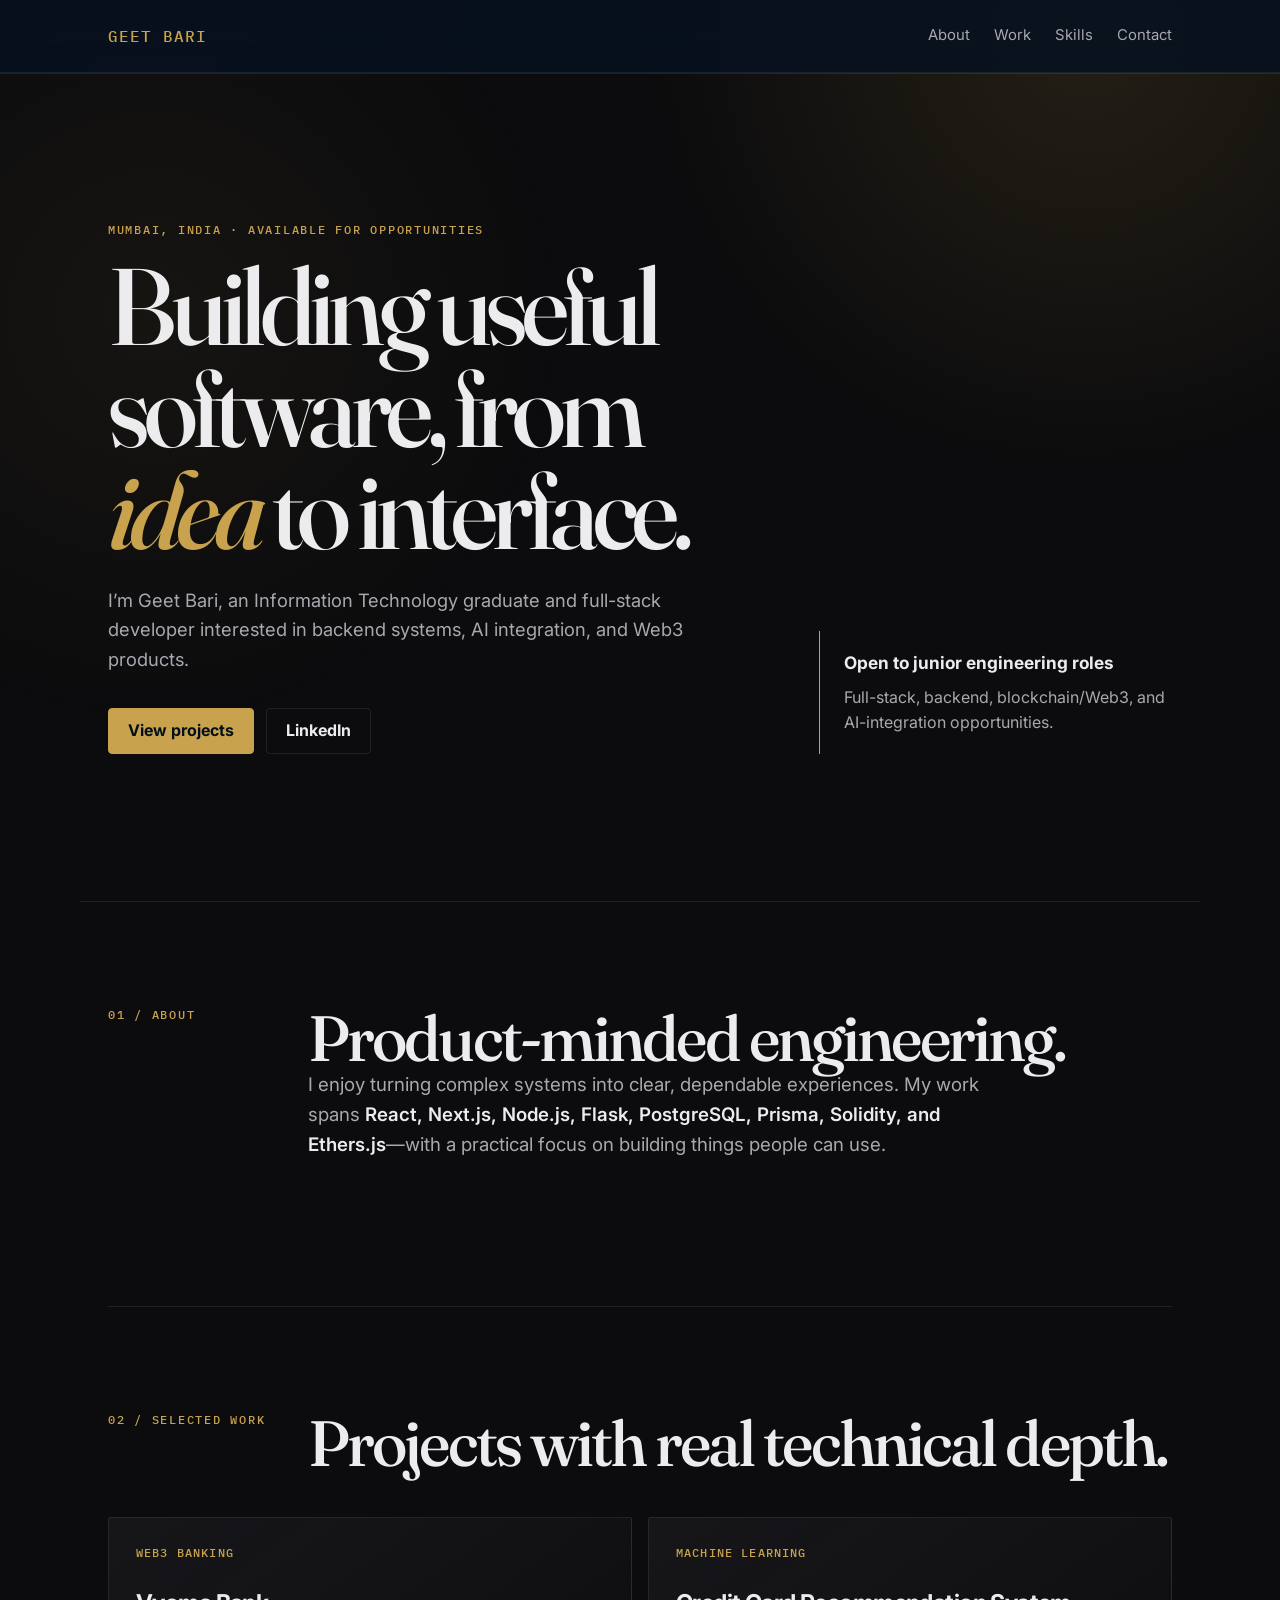
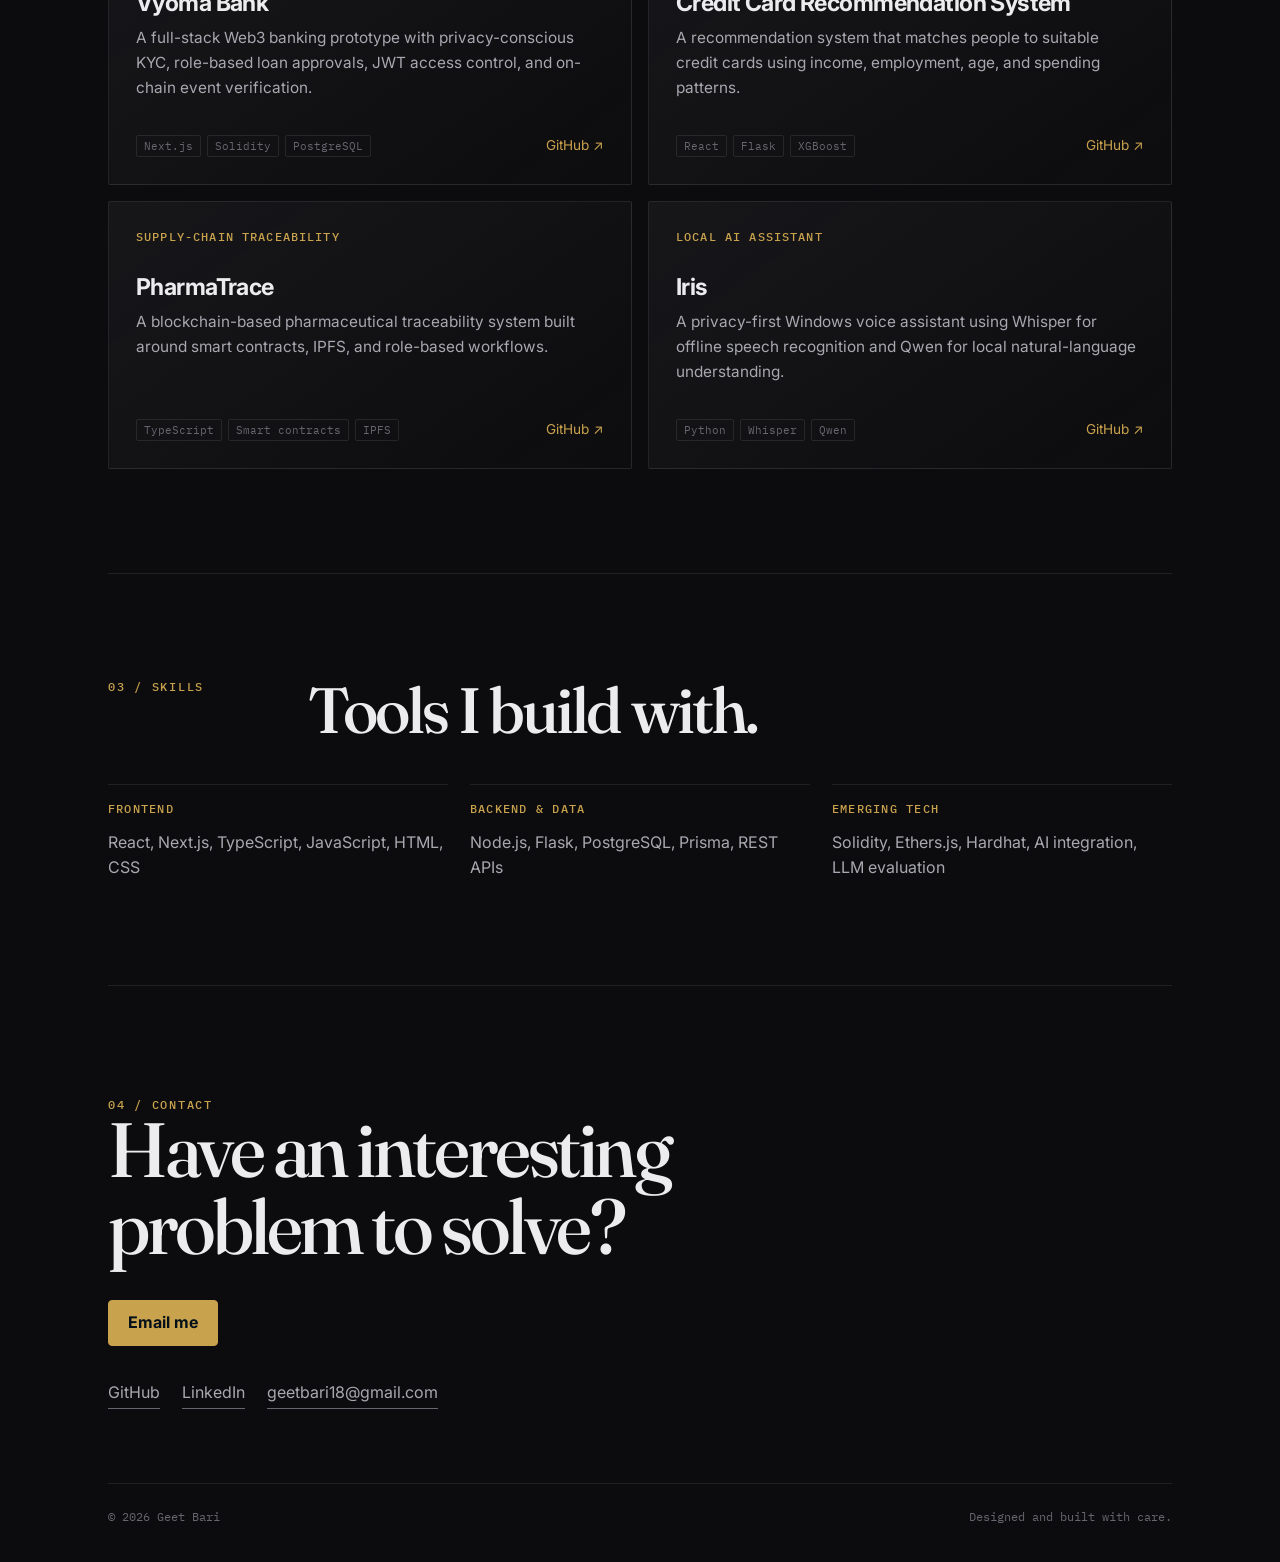
==== index.html @ 84542ce0 "Restore black and gold portfolio aesthetic" ====
<!doctype html>
<html lang="en">
<head>
  <meta charset="utf-8">
  <meta name="viewport" content="width=device-width, initial-scale=1">
  <meta name="description" content="Geet Bari is a full-stack and backend developer building practical AI and Web3 products.">
  <title>Geet Bari — Full-Stack Developer</title>
  <link rel="preconnect" href="https://fonts.googleapis.com">
  <link rel="preconnect" href="https://fonts.gstatic.com" crossorigin>
  <link href="https://fonts.googleapis.com/css2?family=Fraunces:ital,opsz,wght@0,9..144,300;0,9..144,500;0,9..144,600;1,9..144,400;1,9..144,600&family=IBM+Plex+Mono:wght@400;500&family=Inter:wght@400;500;600;700&display=swap" rel="stylesheet">
  <style>
    :root { --ink:#ececee; --muted:#a8a8b0; --dim:#66666e; --navy:#0c0c0e; --surface:#131316; --line:rgba(255,255,255,.09); --aqua:#c9a24d; --blue:#e0be78; }
    * { box-sizing:border-box; }
    html { scroll-behavior:smooth; }
    body { margin:0; color:var(--ink); background:var(--navy); font-family:"Inter",sans-serif; line-height:1.6; }
    body::before { content:""; position:fixed; inset:0; z-index:-2; background:radial-gradient(circle at 85% 4%,rgba(201,162,77,.13),transparent 28rem),radial-gradient(circle at 12% 35%,rgba(201,162,77,.06),transparent 26rem); }
    a { color:inherit; text-decoration:none; }
    .wrap { max-width:1120px; margin:auto; padding:0 28px; }
    header { position:sticky; top:0; z-index:10; border-bottom:1px solid rgba(220,235,255,.08); background:rgba(7,17,31,.85); backdrop-filter:blur(16px); }
    .nav { min-height:72px; display:flex; align-items:center; justify-content:space-between; gap:20px; }
    .brand { font:500 1rem "IBM Plex Mono",monospace; letter-spacing:.06em; color:var(--aqua); }
    nav { display:flex; gap:24px; font-size:.93rem; color:var(--muted); }
    nav a:hover { color:var(--aqua); }
    .hero { min-height:calc(100svh - 72px); display:grid; align-content:center; grid-template-columns:1.5fr .8fr; gap:50px; padding:90px 28px; }
    .eyebrow, .section-label { color:var(--aqua); font:500 .78rem "IBM Plex Mono",monospace; letter-spacing:.14em; text-transform:uppercase; }
    h1 { max-width:760px; margin:18px 0 24px; font:500 clamp(3.6rem,8.5vw,7.4rem)/.94 "Fraunces",serif; letter-spacing:-.055em; }
    h1 em { color:var(--aqua); font-style:italic; }
    .intro { max-width:630px; color:var(--muted); font-size:1.15rem; }
    .actions { display:flex; flex-wrap:wrap; gap:12px; margin-top:34px; }
    .button { display:inline-flex; align-items:center; justify-content:center; min-height:46px; padding:0 19px; border:1px solid var(--aqua); border-radius:4px; color:#041019; background:var(--aqua); font-weight:700; transition:transform .18s ease,background .18s ease; }
    .button:hover { transform:translateY(-2px); background:#a0f5e5; }
    .button.secondary { color:var(--ink); background:transparent; border-color:var(--line); }
    .button.secondary:hover { border-color:var(--aqua); color:var(--aqua); }
    .availability { align-self:end; border-left:1px solid var(--aqua); padding:18px 0 18px 24px; color:var(--muted); }
    .availability strong { display:block; margin-bottom:8px; color:var(--ink); font-size:1.08rem; }
    main { border-top:1px solid var(--line); }
    section { padding:104px 0; border-bottom:1px solid var(--line); }
    .section-head { display:grid; grid-template-columns:170px 1fr; gap:30px; margin-bottom:42px; }
    h2 { margin:0; font:500 clamp(2.25rem,5vw,4rem)/1 "Fraunces",serif; letter-spacing:-.045em; }
    .about-copy { max-width:710px; margin:0; color:var(--muted); font-size:1.17rem; }
    .about-copy strong { color:var(--ink); font-weight:600; }
    .projects { display:grid; grid-template-columns:repeat(2,minmax(0,1fr)); gap:16px; }
    .project { min-height:268px; display:flex; flex-direction:column; padding:27px; border:1px solid var(--line); border-radius:2px; background:linear-gradient(145deg,rgba(24,24,27,.95),rgba(13,13,15,.82)); transition:border-color .2s ease,transform .2s ease,background .2s ease; }
    .project:hover { transform:translateY(-4px); border-color:rgba(201,162,77,.75); background:rgba(28,26,20,.96); }
    .project-type { margin-bottom:30px; color:var(--aqua); font:500 .72rem "IBM Plex Mono",monospace; letter-spacing:.1em; text-transform:uppercase; }
    h3 { margin:0 0 10px; font-size:1.45rem; line-height:1.15; letter-spacing:-.025em; }
    .project p { margin:0; color:var(--muted); font-size:.96rem; }
    .project-bottom { display:flex; justify-content:space-between; align-items:end; gap:16px; margin-top:auto; padding-top:24px; }
    .tags { display:flex; flex-wrap:wrap; gap:6px; }
    .tags span { padding:3px 7px; color:var(--dim); border:1px solid var(--line); border-radius:2px; font:.68rem "IBM Plex Mono",monospace; }
    .external { color:var(--aqua); font-size:.85rem; white-space:nowrap; }
    .external::after { content:" ↗"; }
    .skills { display:grid; grid-template-columns:repeat(3,1fr); gap:22px; }
    .skill-group { padding-top:15px; border-top:1px solid var(--line); }
    .skill-group h3 { margin-bottom:14px; color:var(--aqua); font:500 .78rem "IBM Plex Mono",monospace; letter-spacing:.1em; text-transform:uppercase; }
    .skill-group p { margin:0; color:var(--muted); }
    .contact { padding:110px 0 74px; }
    .contact h2 { max-width:680px; font-size:clamp(2.7rem,6vw,5rem); }
    .contact-links { display:flex; flex-wrap:wrap; gap:22px; margin-top:34px; color:var(--muted); }
    .contact-links a { border-bottom:1px solid var(--dim); padding-bottom:3px; }
    .contact-links a:hover { color:var(--aqua); border-color:var(--aqua); }
    footer { display:flex; justify-content:space-between; gap:16px; padding:25px 0 38px; color:var(--dim); font:.76rem "IBM Plex Mono",monospace; }
    @media (max-width:720px) { .wrap { padding:0 20px; } .hero { grid-template-columns:1fr; padding:72px 20px; } .availability { align-self:auto; } .section-head { grid-template-columns:1fr; gap:16px; } .projects { grid-template-columns:1fr; } .skills { grid-template-columns:1fr; } section { padding:76px 0; } nav { gap:14px; font-size:.8rem; } .nav .brand { font-size:.85rem; } footer { flex-direction:column; } }
    @media (max-width:430px) { nav a:nth-child(2),nav a:nth-child(3) { display:none; } }
  </style>
</head>
<body>
  <header><div class="wrap nav"><a class="brand" href="#top">GEET BARI</a><nav aria-label="Main navigation"><a href="#about">About</a><a href="#work">Work</a><a href="#skills">Skills</a><a href="#contact">Contact</a></nav></div></header>
  <main id="top">
    <section class="hero wrap" aria-labelledby="hero-title">
      <div><div class="eyebrow">Mumbai, India · Available for opportunities</div><h1 id="hero-title">Building useful software, from <em>idea</em> to interface.</h1><p class="intro">I’m Geet Bari, an Information Technology graduate and full-stack developer interested in backend systems, AI integration, and Web3 products.</p><div class="actions"><a class="button" href="#work">View projects</a><a class="button secondary" href="https://www.linkedin.com/in/geetbari/" target="_blank" rel="noreferrer">LinkedIn</a></div></div>
      <aside class="availability"><strong>Open to junior engineering roles</strong>Full-stack, backend, blockchain/Web3, and AI-integration opportunities.</aside>
    </section>
    <div class="wrap"><section id="about"><div class="section-head"><div class="section-label">01 / About</div><div><h2>Product-minded engineering.</h2><p class="about-copy">I enjoy turning complex systems into clear, dependable experiences. My work spans <strong>React, Next.js, Node.js, Flask, PostgreSQL, Prisma, Solidity, and Ethers.js</strong>—with a practical focus on building things people can use.</p></div></div></section>
    <section id="work"><div class="section-head"><div class="section-label">02 / Selected work</div><div><h2>Projects with real technical depth.</h2></div></div><div class="projects">
      <a class="project" href="https://github.com/GeetBari/VYOMA-Banking-Website" target="_blank" rel="noreferrer"><div class="project-type">Web3 banking</div><h3>Vyoma Bank</h3><p>A full-stack Web3 banking prototype with privacy-conscious KYC, role-based loan approvals, JWT access control, and on-chain event verification.</p><div class="project-bottom"><div class="tags"><span>Next.js</span><span>Solidity</span><span>PostgreSQL</span></div><span class="external">GitHub</span></div></a>
      <a class="project" href="https://github.com/GeetBari/Credit-Card-Recommendation-System" target="_blank" rel="noreferrer"><div class="project-type">Machine learning</div><h3>Credit Card Recommendation System</h3><p>A recommendation system that matches people to suitable credit cards using income, employment, age, and spending patterns.</p><div class="project-bottom"><div class="tags"><span>React</span><span>Flask</span><span>XGBoost</span></div><span class="external">GitHub</span></div></a>
      <a class="project" href="https://github.com/GeetBari/PharmaTrace" target="_blank" rel="noreferrer"><div class="project-type">Supply-chain traceability</div><h3>PharmaTrace</h3><p>A blockchain-based pharmaceutical traceability system built around smart contracts, IPFS, and role-based workflows.</p><div class="project-bottom"><div class="tags"><span>TypeScript</span><span>Smart contracts</span><span>IPFS</span></div><span class="external">GitHub</span></div></a>
      <a class="project" href="https://github.com/GeetBari/iris" target="_blank" rel="noreferrer"><div class="project-type">Local AI assistant</div><h3>Iris</h3><p>A privacy-first Windows voice assistant using Whisper for offline speech recognition and Qwen for local natural-language understanding.</p><div class="project-bottom"><div class="tags"><span>Python</span><span>Whisper</span><span>Qwen</span></div><span class="external">GitHub</span></div></a>
    </div></section>
    <section id="skills"><div class="section-head"><div class="section-label">03 / Skills</div><div><h2>Tools I build with.</h2></div></div><div class="skills"><div class="skill-group"><h3>Frontend</h3><p>React, Next.js, TypeScript, JavaScript, HTML, CSS</p></div><div class="skill-group"><h3>Backend & data</h3><p>Node.js, Flask, PostgreSQL, Prisma, REST APIs</p></div><div class="skill-group"><h3>Emerging tech</h3><p>Solidity, Ethers.js, Hardhat, AI integration, LLM evaluation</p></div></div></section>
    <section class="contact" id="contact"><div class="section-label">04 / Contact</div><h2>Have an interesting problem to solve?</h2><div class="actions"><a class="button" href="mailto:geetbari18@gmail.com">Email me</a></div><div class="contact-links"><a href="https://github.com/GeetBari" target="_blank" rel="noreferrer">GitHub</a><a href="https://www.linkedin.com/in/geetbari/" target="_blank" rel="noreferrer">LinkedIn</a><a href="mailto:geetbari18@gmail.com">geetbari18@gmail.com</a></div></section>
    <footer><span>© 2026 Geet Bari</span><span>Designed and built with care.</span></footer></div>
  </main>
</body>
</html>
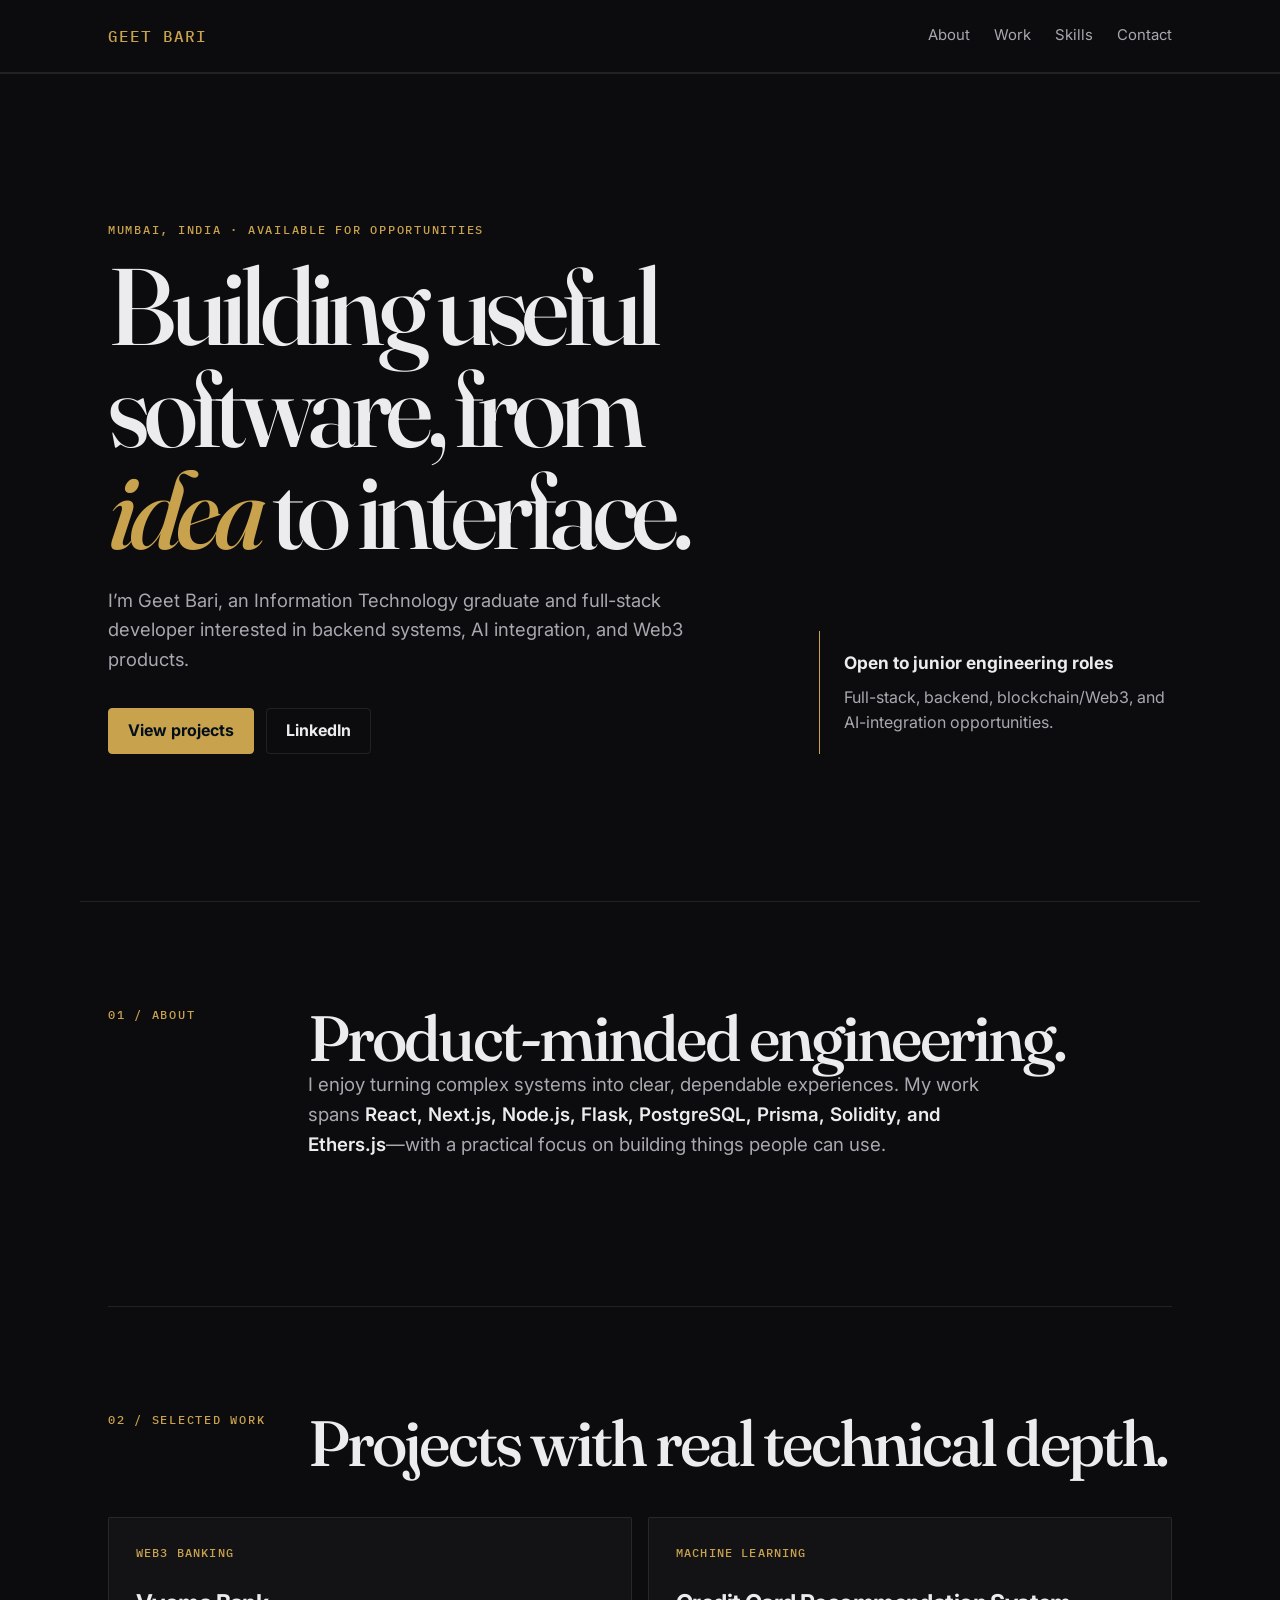
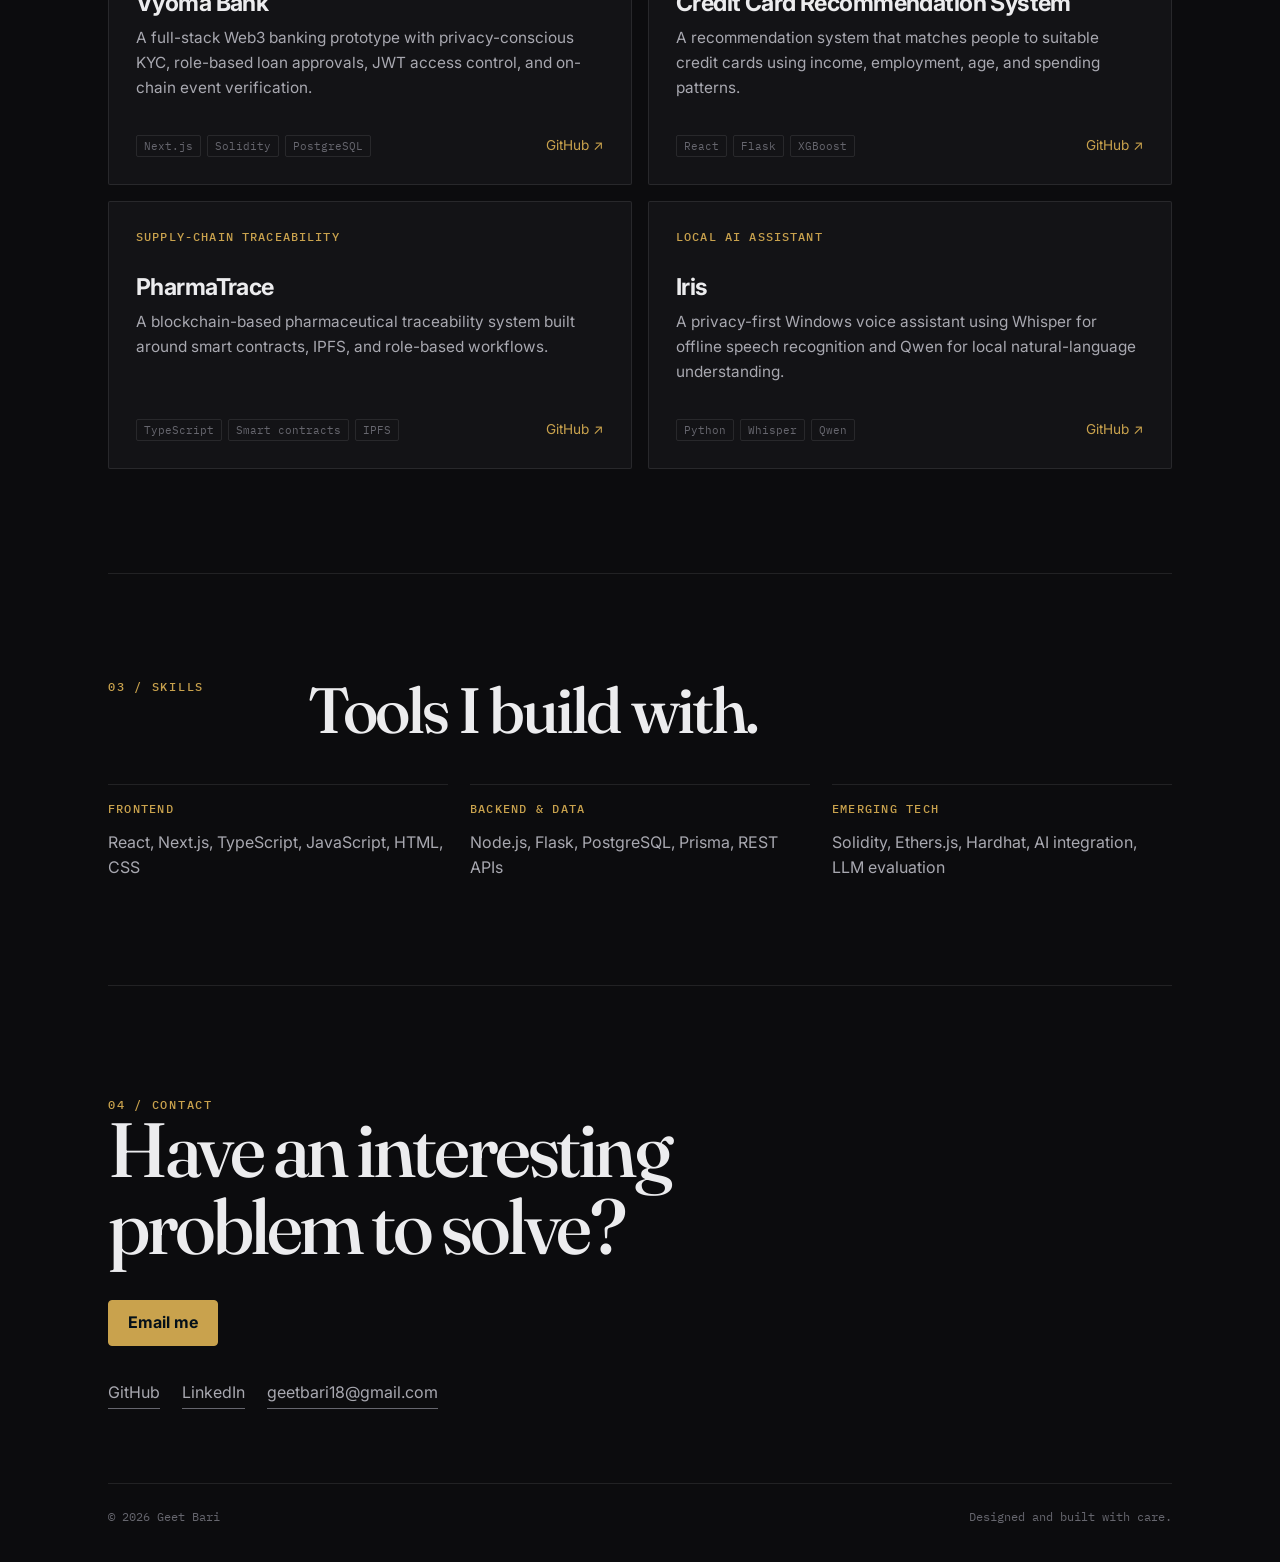
==== commit dc7f1586: "Reduce portfolio rendering overhead" ====
--- a/index.html
+++ b/index.html
@@ -12,18 +12,17 @@
     :root { --ink:#ececee; --muted:#a8a8b0; --dim:#66666e; --navy:#0c0c0e; --surface:#131316; --line:rgba(255,255,255,.09); --aqua:#c9a24d; --blue:#e0be78; }
     * { box-sizing:border-box; }
     html { scroll-behavior:smooth; }
-    body { margin:0; color:var(--ink); background:var(--navy); font-family:"Inter",sans-serif; line-height:1.6; }
-    body::before { content:""; position:fixed; inset:0; z-index:-2; background:radial-gradient(circle at 85% 4%,rgba(201,162,77,.13),transparent 28rem),radial-gradient(circle at 12% 35%,rgba(201,162,77,.06),transparent 26rem); }
+    body { margin:0; color:var(--ink); background:#0c0c0e; font-family:"Inter",Arial,sans-serif; line-height:1.6; }
     a { color:inherit; text-decoration:none; }
     .wrap { max-width:1120px; margin:auto; padding:0 28px; }
-    header { position:sticky; top:0; z-index:10; border-bottom:1px solid rgba(220,235,255,.08); background:rgba(7,17,31,.85); backdrop-filter:blur(16px); }
+    header { position:sticky; top:0; z-index:10; border-bottom:1px solid var(--line); background:#0c0c0e; }
     .nav { min-height:72px; display:flex; align-items:center; justify-content:space-between; gap:20px; }
     .brand { font:500 1rem "IBM Plex Mono",monospace; letter-spacing:.06em; color:var(--aqua); }
     nav { display:flex; gap:24px; font-size:.93rem; color:var(--muted); }
     nav a:hover { color:var(--aqua); }
     .hero { min-height:calc(100svh - 72px); display:grid; align-content:center; grid-template-columns:1.5fr .8fr; gap:50px; padding:90px 28px; }
     .eyebrow, .section-label { color:var(--aqua); font:500 .78rem "IBM Plex Mono",monospace; letter-spacing:.14em; text-transform:uppercase; }
-    h1 { max-width:760px; margin:18px 0 24px; font:500 clamp(3.6rem,8.5vw,7.4rem)/.94 "Fraunces",serif; letter-spacing:-.055em; }
+    h1 { max-width:760px; margin:18px 0 24px; font:500 clamp(3.6rem,8.5vw,7.4rem)/.94 "Fraunces",Georgia,serif; letter-spacing:-.055em; }
     h1 em { color:var(--aqua); font-style:italic; }
     .intro { max-width:630px; color:var(--muted); font-size:1.15rem; }
     .actions { display:flex; flex-wrap:wrap; gap:12px; margin-top:34px; }
@@ -40,8 +39,8 @@
     .about-copy { max-width:710px; margin:0; color:var(--muted); font-size:1.17rem; }
     .about-copy strong { color:var(--ink); font-weight:600; }
     .projects { display:grid; grid-template-columns:repeat(2,minmax(0,1fr)); gap:16px; }
-    .project { min-height:268px; display:flex; flex-direction:column; padding:27px; border:1px solid var(--line); border-radius:2px; background:linear-gradient(145deg,rgba(24,24,27,.95),rgba(13,13,15,.82)); transition:border-color .2s ease,transform .2s ease,background .2s ease; }
-    .project:hover { transform:translateY(-4px); border-color:rgba(201,162,77,.75); background:rgba(28,26,20,.96); }
+    .project { min-height:268px; display:flex; flex-direction:column; padding:27px; border:1px solid var(--line); border-radius:2px; background:#131316; transition:border-color .15s ease,background .15s ease; }
+    .project:hover { border-color:rgba(201,162,77,.75); background:#1a1813; }
     .project-type { margin-bottom:30px; color:var(--aqua); font:500 .72rem "IBM Plex Mono",monospace; letter-spacing:.1em; text-transform:uppercase; }
     h3 { margin:0 0 10px; font-size:1.45rem; line-height:1.15; letter-spacing:-.025em; }
     .project p { margin:0; color:var(--muted); font-size:.96rem; }
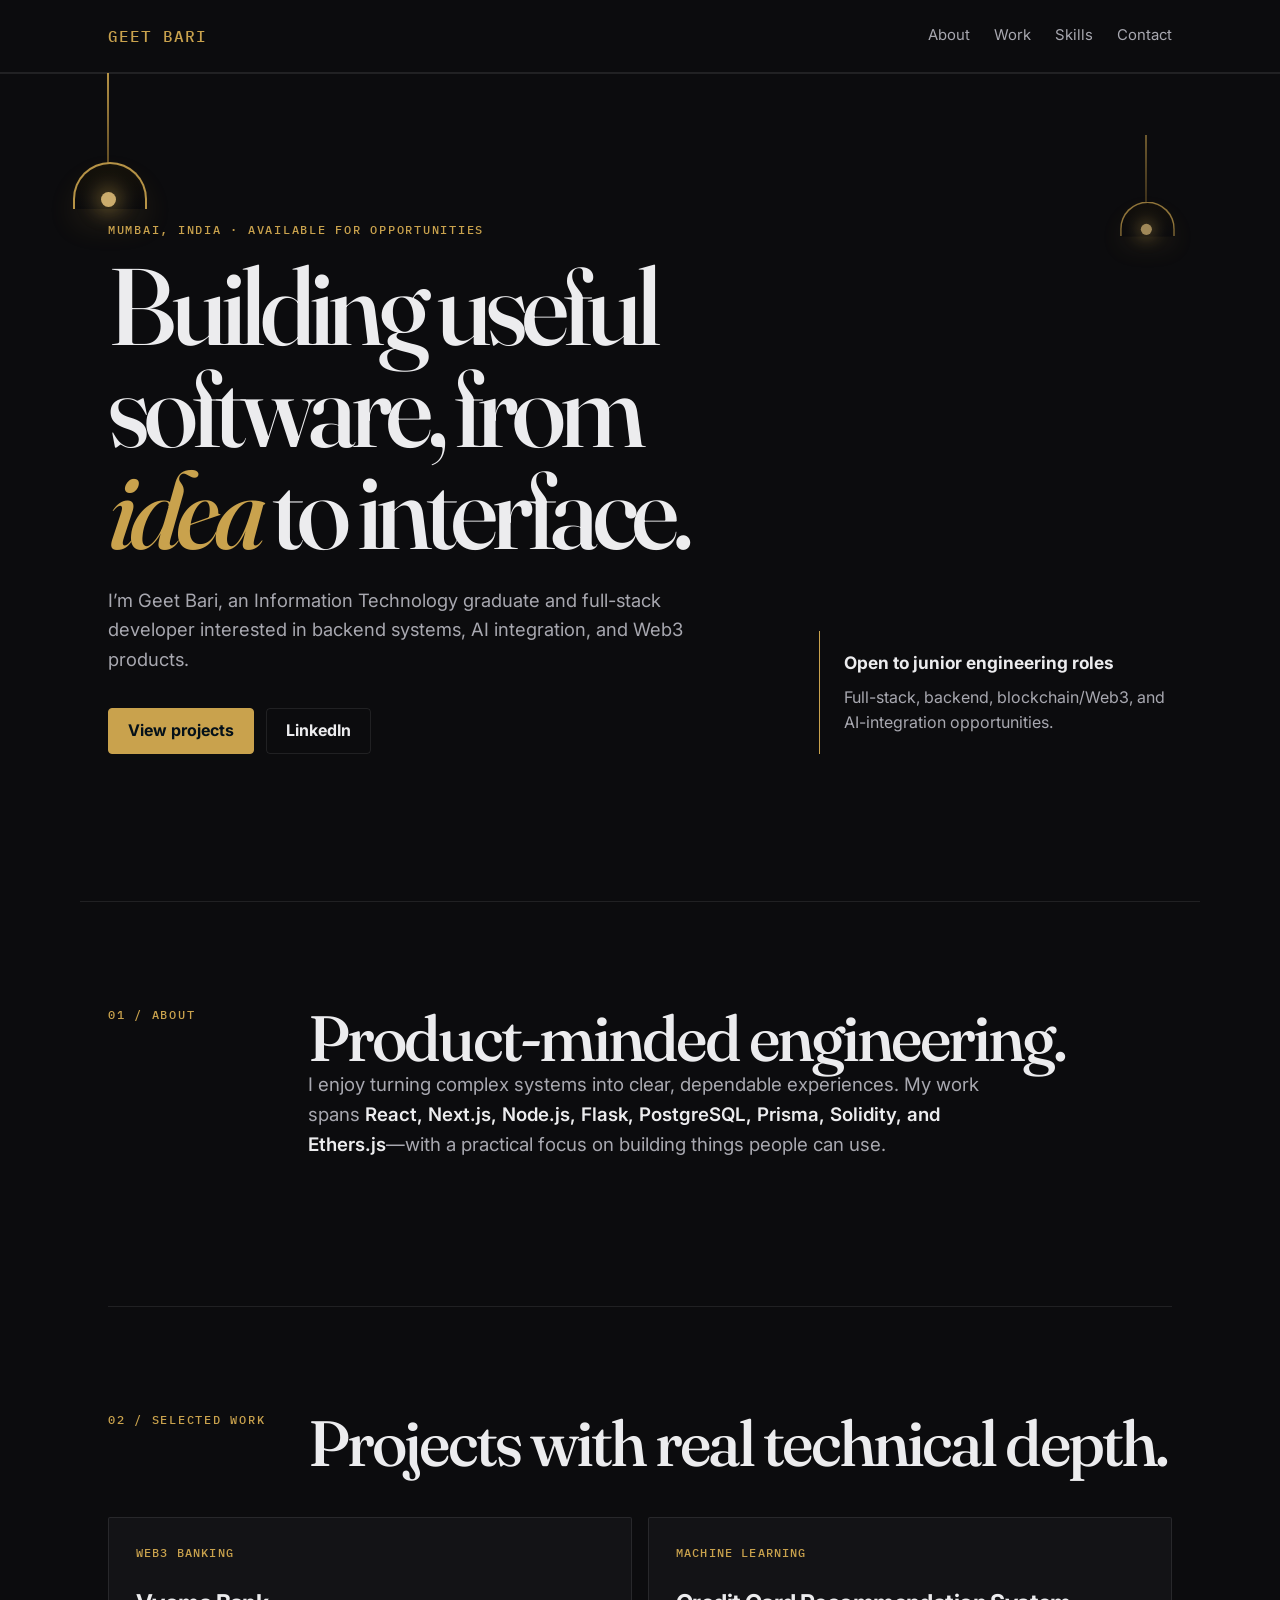
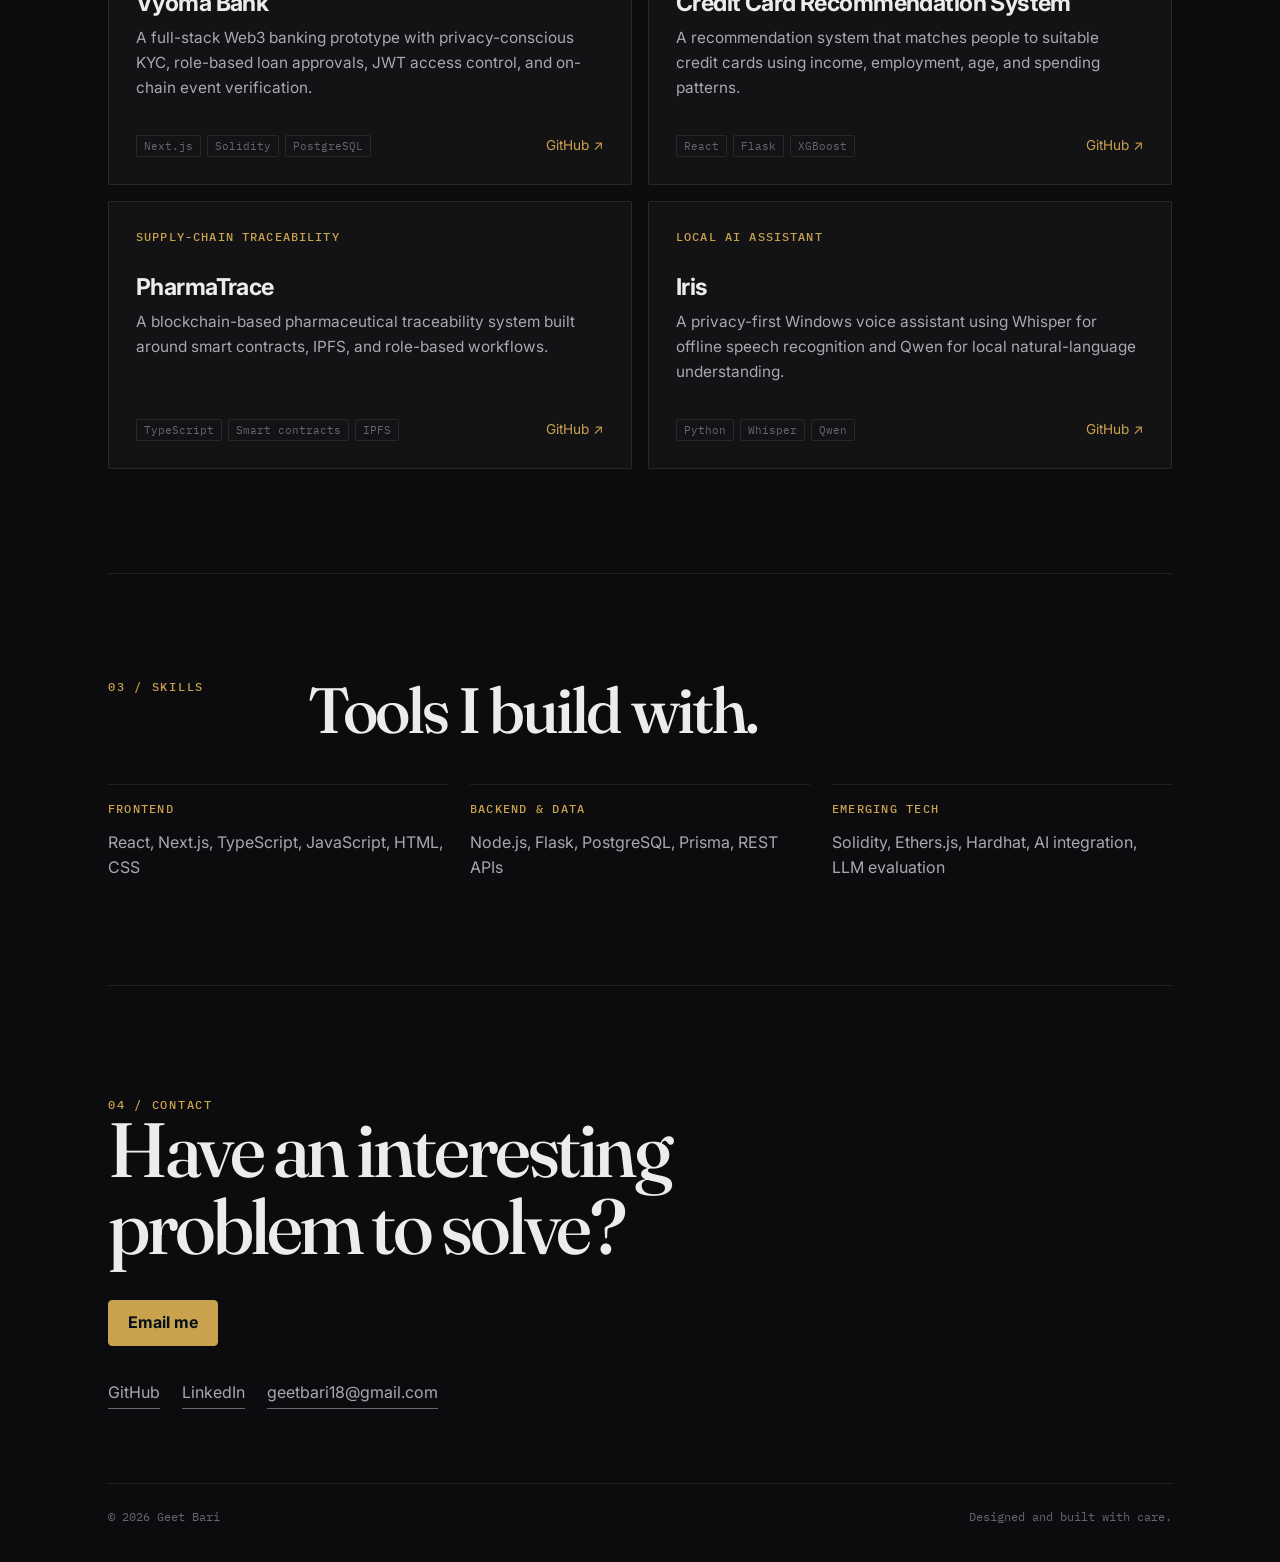
==== commit 45647758: "Add interactive gold lighting" ====
--- a/index.html
+++ b/index.html
@@ -13,6 +13,8 @@
     * { box-sizing:border-box; }
     html { scroll-behavior:smooth; }
     body { margin:0; color:var(--ink); background:#0c0c0e; font-family:"Inter",Arial,sans-serif; line-height:1.6; }
+    .cursor-glow { position:fixed; top:0; left:0; z-index:-1; width:460px; height:460px; pointer-events:none; opacity:0; background:radial-gradient(circle,rgba(201,162,77,.15) 0,rgba(201,162,77,.06) 29%,transparent 68%); transform:translate3d(-50%,-50%,0); transition:opacity .25s ease; will-change:transform; }
+    .cursor-glow.active { opacity:1; }
     a { color:inherit; text-decoration:none; }
     .wrap { max-width:1120px; margin:auto; padding:0 28px; }
     header { position:sticky; top:0; z-index:10; border-bottom:1px solid var(--line); background:#0c0c0e; }
@@ -21,6 +23,12 @@
     nav { display:flex; gap:24px; font-size:.93rem; color:var(--muted); }
     nav a:hover { color:var(--aqua); }
     .hero { min-height:calc(100svh - 72px); display:grid; align-content:center; grid-template-columns:1.5fr .8fr; gap:50px; padding:90px 28px; }
+    .lamp { position:absolute; top:72px; width:88px; height:198px; pointer-events:none; opacity:.9; }
+    .lamp::before { content:""; position:absolute; left:43px; top:0; width:2px; height:96px; background:linear-gradient(#c9a24d,#665027); }
+    .lamp::after { content:""; position:absolute; left:9px; top:90px; width:70px; height:45px; border:2px solid #c9a24d; border-bottom:0; border-radius:70px 70px 0 0; background:linear-gradient(180deg,#17130b,#0c0c0e); box-shadow:0 16px 34px rgba(201,162,77,.13); }
+    .lamp .bulb { position:absolute; z-index:1; top:120px; left:37px; width:15px; height:15px; border-radius:50%; background:#e0be78; box-shadow:0 0 18px 7px rgba(201,162,77,.38); }
+    .lamp-left { left:5vw; }
+    .lamp-right { right:7vw; top:135px; transform:scale(.74); transform-origin:top center; opacity:.7; }
     .eyebrow, .section-label { color:var(--aqua); font:500 .78rem "IBM Plex Mono",monospace; letter-spacing:.14em; text-transform:uppercase; }
     h1 { max-width:760px; margin:18px 0 24px; font:500 clamp(3.6rem,8.5vw,7.4rem)/.94 "Fraunces",Georgia,serif; letter-spacing:-.055em; }
     h1 em { color:var(--aqua); font-style:italic; }
@@ -59,14 +67,18 @@
     .contact-links a { border-bottom:1px solid var(--dim); padding-bottom:3px; }
     .contact-links a:hover { color:var(--aqua); border-color:var(--aqua); }
     footer { display:flex; justify-content:space-between; gap:16px; padding:25px 0 38px; color:var(--dim); font:.76rem "IBM Plex Mono",monospace; }
-    @media (max-width:720px) { .wrap { padding:0 20px; } .hero { grid-template-columns:1fr; padding:72px 20px; } .availability { align-self:auto; } .section-head { grid-template-columns:1fr; gap:16px; } .projects { grid-template-columns:1fr; } .skills { grid-template-columns:1fr; } section { padding:76px 0; } nav { gap:14px; font-size:.8rem; } .nav .brand { font-size:.85rem; } footer { flex-direction:column; } }
+    @media (prefers-reduced-motion:reduce), (pointer:coarse) { .cursor-glow { display:none; } }
+    @media (max-width:720px) { .wrap { padding:0 20px; } .hero { grid-template-columns:1fr; padding:72px 20px; } .lamp-right { display:none; } .lamp-left { left:auto; right:14px; top:72px; transform:scale(.65); transform-origin:top right; } .availability { align-self:auto; } .section-head { grid-template-columns:1fr; gap:16px; } .projects { grid-template-columns:1fr; } .skills { grid-template-columns:1fr; } section { padding:76px 0; } nav { gap:14px; font-size:.8rem; } .nav .brand { font-size:.85rem; } footer { flex-direction:column; } }
     @media (max-width:430px) { nav a:nth-child(2),nav a:nth-child(3) { display:none; } }
   </style>
 </head>
 <body>
+  <div class="cursor-glow" aria-hidden="true"></div>
   <header><div class="wrap nav"><a class="brand" href="#top">GEET BARI</a><nav aria-label="Main navigation"><a href="#about">About</a><a href="#work">Work</a><a href="#skills">Skills</a><a href="#contact">Contact</a></nav></div></header>
   <main id="top">
     <section class="hero wrap" aria-labelledby="hero-title">
+      <div class="lamp lamp-left" aria-hidden="true"><span class="bulb"></span></div>
+      <div class="lamp lamp-right" aria-hidden="true"><span class="bulb"></span></div>
       <div><div class="eyebrow">Mumbai, India · Available for opportunities</div><h1 id="hero-title">Building useful software, from <em>idea</em> to interface.</h1><p class="intro">I’m Geet Bari, an Information Technology graduate and full-stack developer interested in backend systems, AI integration, and Web3 products.</p><div class="actions"><a class="button" href="#work">View projects</a><a class="button secondary" href="https://www.linkedin.com/in/geetbari/" target="_blank" rel="noreferrer">LinkedIn</a></div></div>
       <aside class="availability"><strong>Open to junior engineering roles</strong>Full-stack, backend, blockchain/Web3, and AI-integration opportunities.</aside>
     </section>
@@ -81,5 +93,18 @@
     <section class="contact" id="contact"><div class="section-label">04 / Contact</div><h2>Have an interesting problem to solve?</h2><div class="actions"><a class="button" href="mailto:geetbari18@gmail.com">Email me</a></div><div class="contact-links"><a href="https://github.com/GeetBari" target="_blank" rel="noreferrer">GitHub</a><a href="https://www.linkedin.com/in/geetbari/" target="_blank" rel="noreferrer">LinkedIn</a><a href="mailto:geetbari18@gmail.com">geetbari18@gmail.com</a></div></section>
     <footer><span>© 2026 Geet Bari</span><span>Designed and built with care.</span></footer></div>
   </main>
+  <script>
+    (() => {
+      if (matchMedia('(pointer: coarse), (prefers-reduced-motion: reduce)').matches) return;
+      const glow = document.querySelector('.cursor-glow');
+      let x = innerWidth / 2, y = innerHeight / 2, frame;
+      const paint = () => { glow.style.transform = `translate3d(${x - 230}px, ${y - 230}px, 0)`; frame = null; };
+      addEventListener('pointermove', event => {
+        x = event.clientX; y = event.clientY; glow.classList.add('active');
+        if (!frame) frame = requestAnimationFrame(paint);
+      }, { passive:true });
+      addEventListener('pointerleave', () => glow.classList.remove('active'));
+    })();
+  </script>
 </body>
 </html>
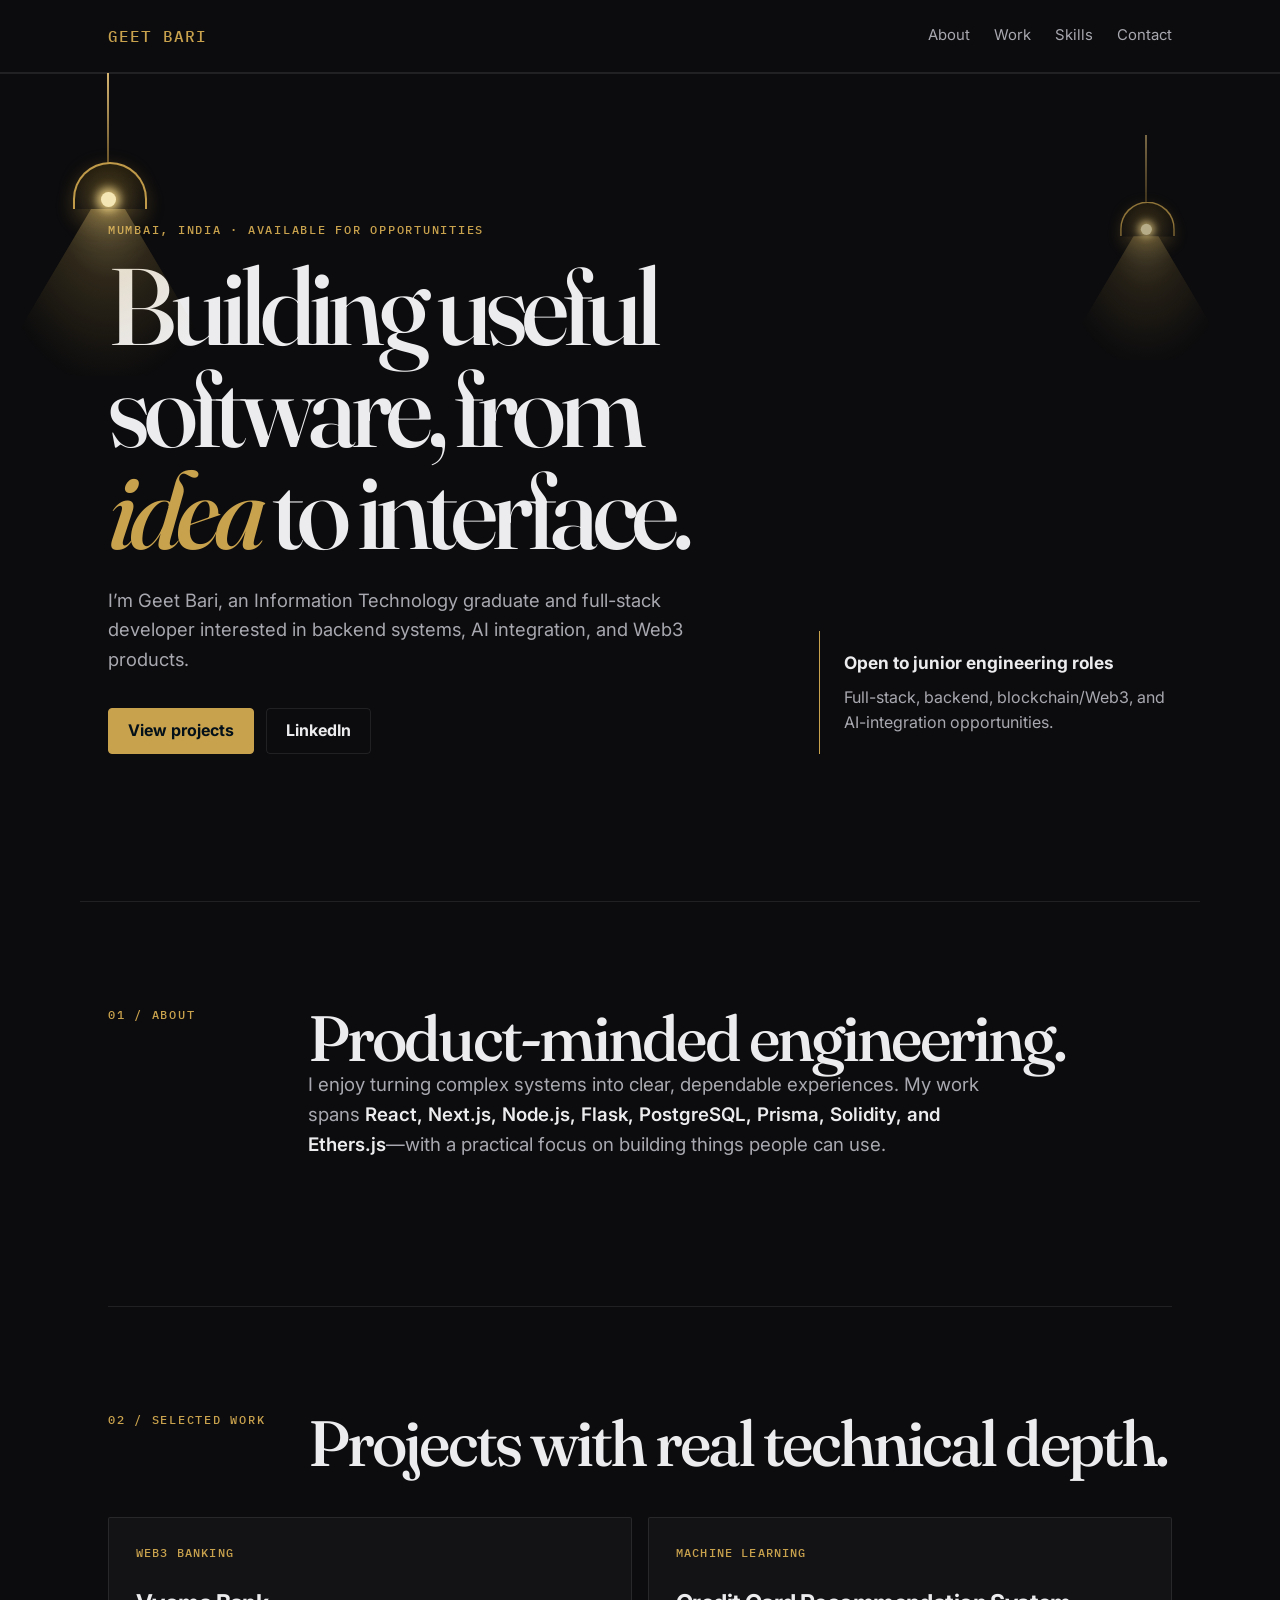
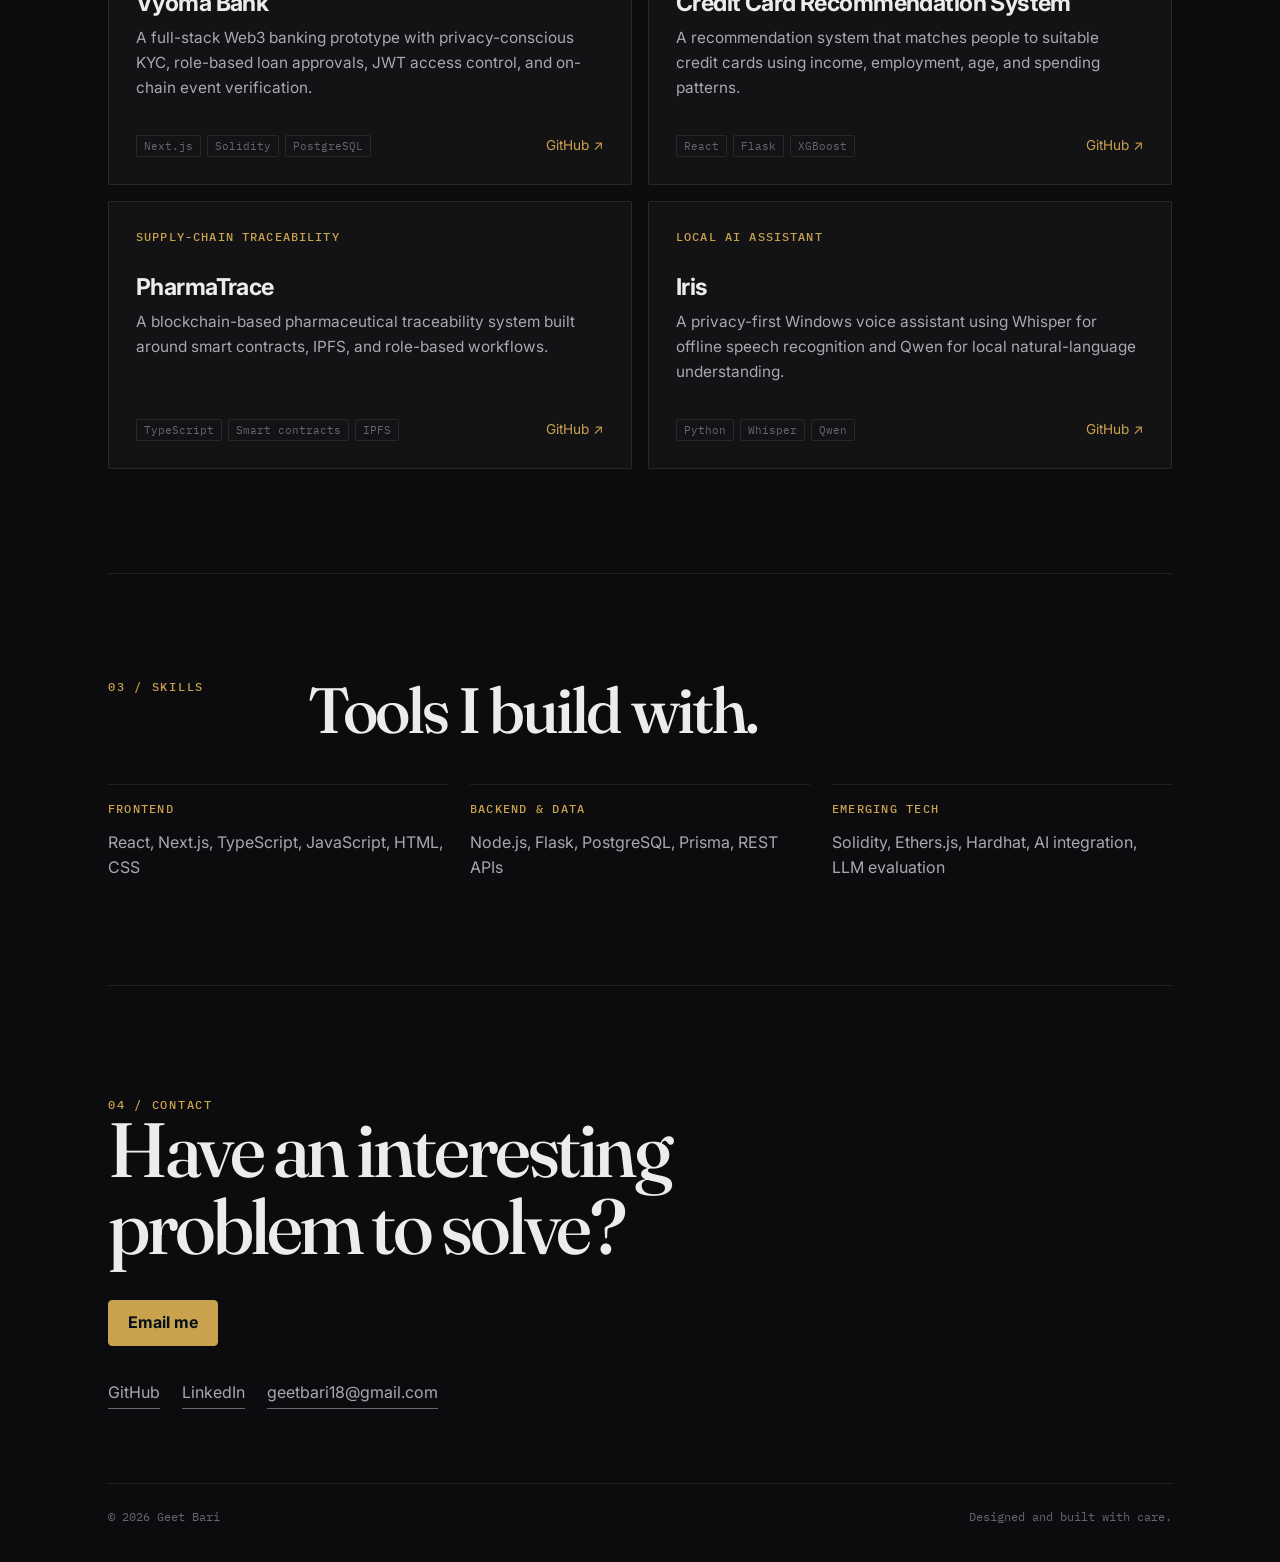
==== commit eac59b23: "Strengthen warm lamp glow" ====
--- a/index.html
+++ b/index.html
@@ -23,10 +23,11 @@
     nav { display:flex; gap:24px; font-size:.93rem; color:var(--muted); }
     nav a:hover { color:var(--aqua); }
     .hero { min-height:calc(100svh - 72px); display:grid; align-content:center; grid-template-columns:1.5fr .8fr; gap:50px; padding:90px 28px; }
-    .lamp { position:absolute; top:72px; width:88px; height:198px; pointer-events:none; opacity:.9; }
-    .lamp::before { content:""; position:absolute; left:43px; top:0; width:2px; height:96px; background:linear-gradient(#c9a24d,#665027); }
-    .lamp::after { content:""; position:absolute; left:9px; top:90px; width:70px; height:45px; border:2px solid #c9a24d; border-bottom:0; border-radius:70px 70px 0 0; background:linear-gradient(180deg,#17130b,#0c0c0e); box-shadow:0 16px 34px rgba(201,162,77,.13); }
-    .lamp .bulb { position:absolute; z-index:1; top:120px; left:37px; width:15px; height:15px; border-radius:50%; background:#e0be78; box-shadow:0 0 18px 7px rgba(201,162,77,.38); }
+    .lamp { position:absolute; top:72px; width:88px; height:310px; pointer-events:none; opacity:.96; }
+    .lamp::before { content:""; position:absolute; z-index:3; left:43px; top:0; width:2px; height:96px; background:linear-gradient(#e0be78,#665027); }
+    .lamp::after { content:""; position:absolute; z-index:3; left:9px; top:90px; width:70px; height:45px; border:2px solid #c9a24d; border-bottom:0; border-radius:70px 70px 0 0; background:linear-gradient(180deg,#211b0d,#0c0c0e); box-shadow:0 10px 23px rgba(201,162,77,.18); }
+    .lamp .bulb { position:absolute; z-index:4; top:120px; left:37px; width:15px; height:15px; border-radius:50%; background:#fff1bd; box-shadow:0 0 10px 4px rgba(255,226,145,.9),0 0 32px 13px rgba(201,162,77,.55); }
+    .lamp .light { position:absolute; z-index:1; top:124px; left:-72px; width:232px; height:180px; clip-path:polygon(46% 0,54% 0,100% 100%,0 100%); background:radial-gradient(ellipse at 50% 0,rgba(255,225,144,.42),rgba(201,162,77,.20) 32%,rgba(201,162,77,.06) 60%,transparent 76%); }
     .lamp-left { left:5vw; }
     .lamp-right { right:7vw; top:135px; transform:scale(.74); transform-origin:top center; opacity:.7; }
     .eyebrow, .section-label { color:var(--aqua); font:500 .78rem "IBM Plex Mono",monospace; letter-spacing:.14em; text-transform:uppercase; }
@@ -77,8 +78,8 @@
   <header><div class="wrap nav"><a class="brand" href="#top">GEET BARI</a><nav aria-label="Main navigation"><a href="#about">About</a><a href="#work">Work</a><a href="#skills">Skills</a><a href="#contact">Contact</a></nav></div></header>
   <main id="top">
     <section class="hero wrap" aria-labelledby="hero-title">
-      <div class="lamp lamp-left" aria-hidden="true"><span class="bulb"></span></div>
-      <div class="lamp lamp-right" aria-hidden="true"><span class="bulb"></span></div>
+      <div class="lamp lamp-left" aria-hidden="true"><span class="light"></span><span class="bulb"></span></div>
+      <div class="lamp lamp-right" aria-hidden="true"><span class="light"></span><span class="bulb"></span></div>
       <div><div class="eyebrow">Mumbai, India · Available for opportunities</div><h1 id="hero-title">Building useful software, from <em>idea</em> to interface.</h1><p class="intro">I’m Geet Bari, an Information Technology graduate and full-stack developer interested in backend systems, AI integration, and Web3 products.</p><div class="actions"><a class="button" href="#work">View projects</a><a class="button secondary" href="https://www.linkedin.com/in/geetbari/" target="_blank" rel="noreferrer">LinkedIn</a></div></div>
       <aside class="availability"><strong>Open to junior engineering roles</strong>Full-stack, backend, blockchain/Web3, and AI-integration opportunities.</aside>
     </section>
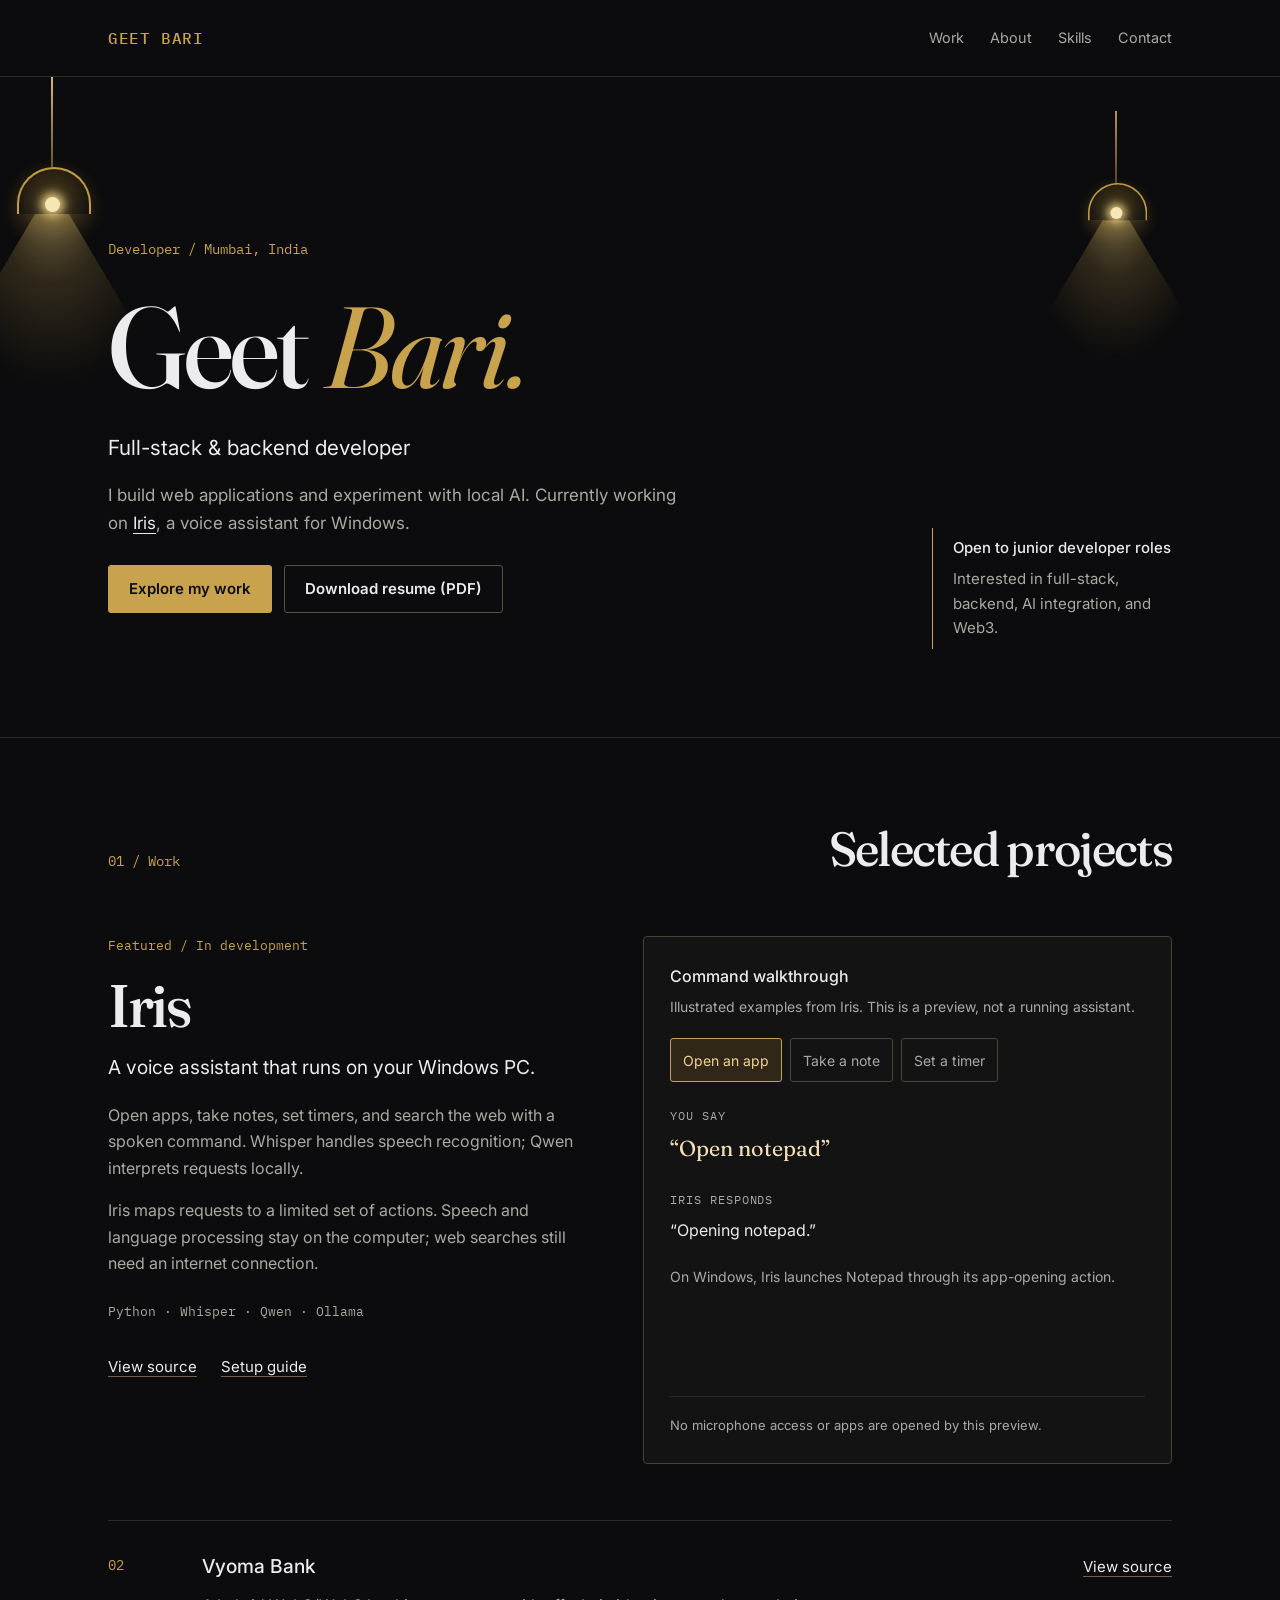
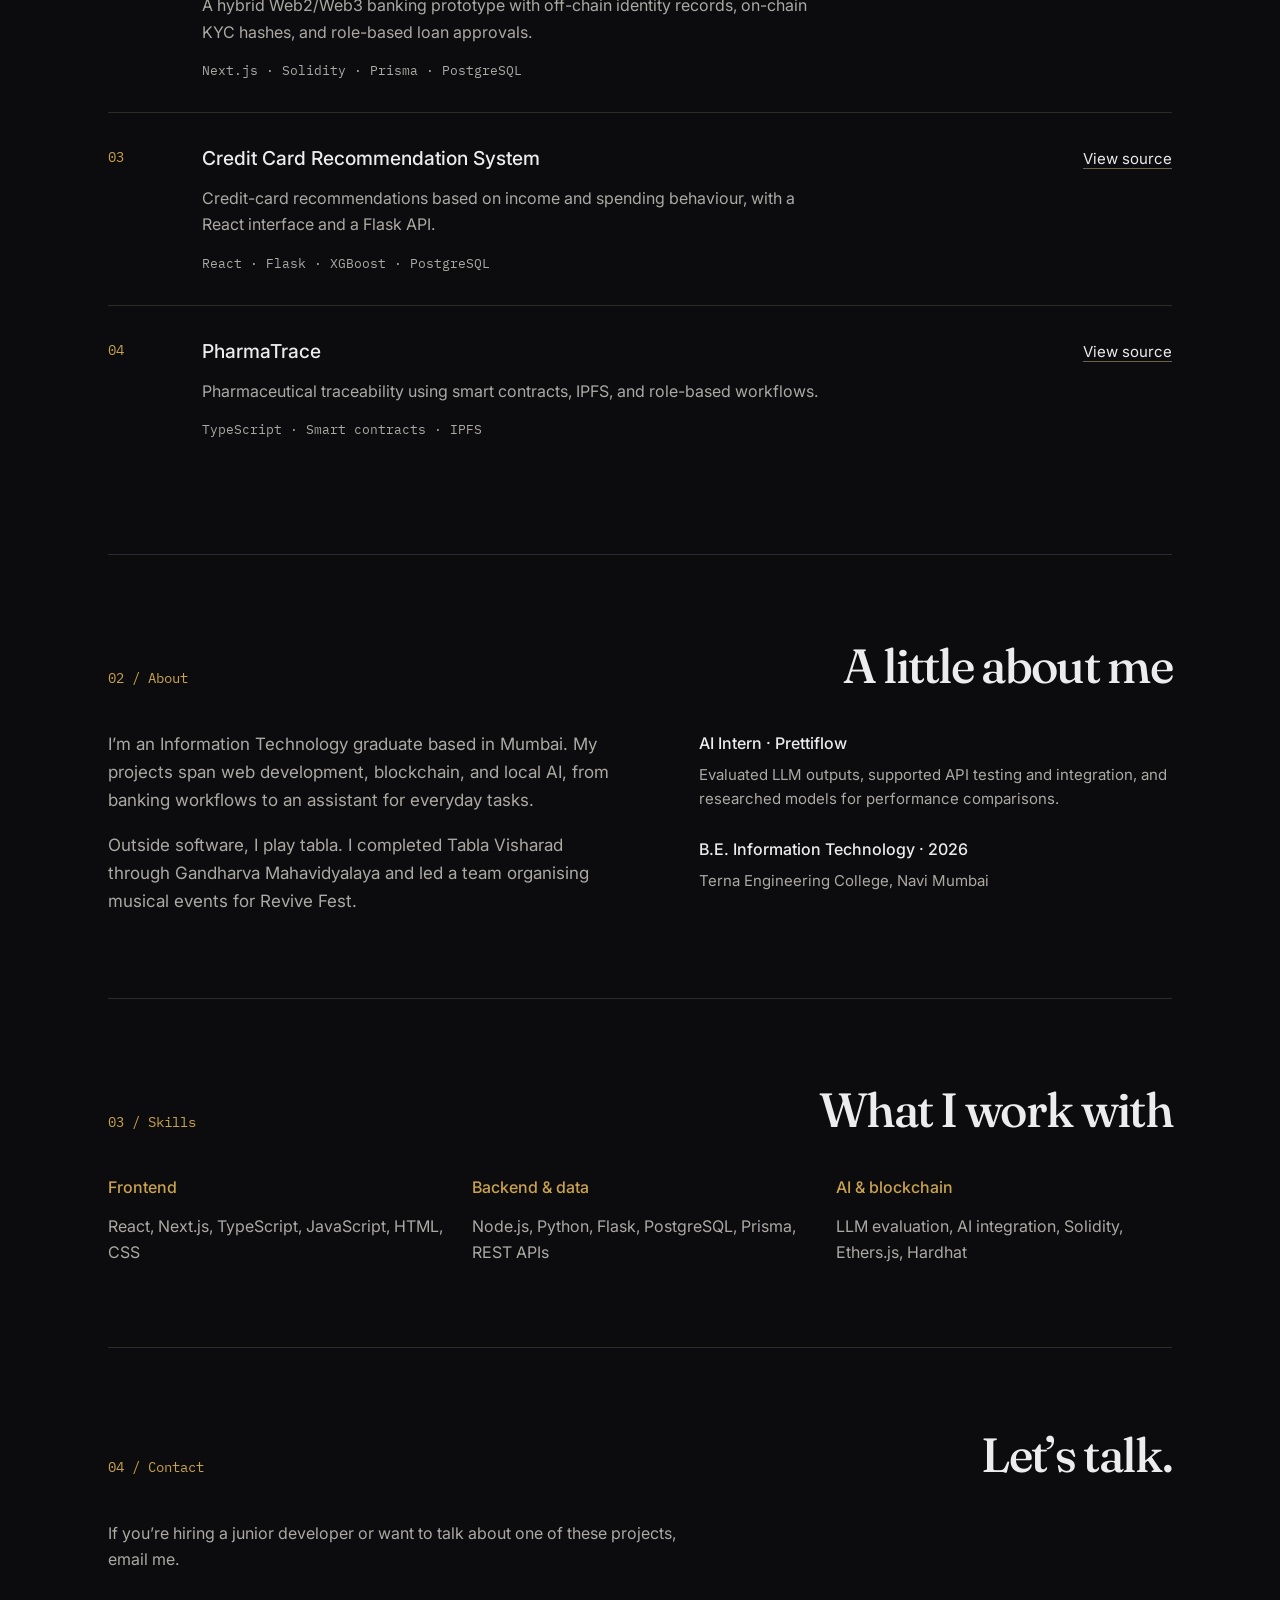
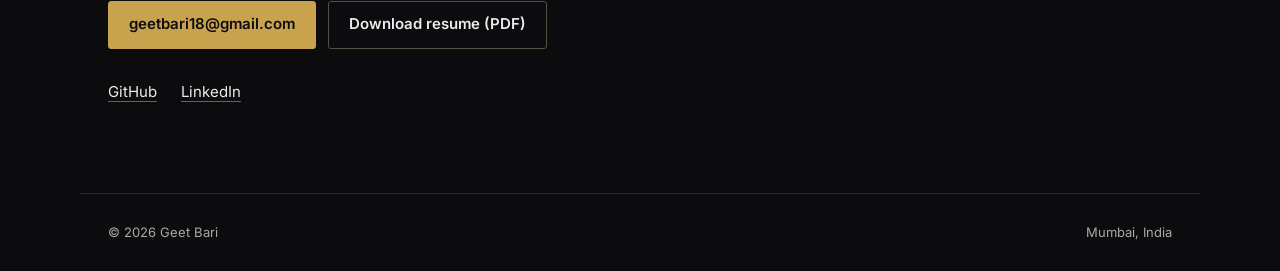
==== commit 4e98368a: "Personalize portfolio and feature Iris with resume download" ====
--- a/index.html
+++ b/index.html
@@ -3,108 +3,249 @@
 <head>
   <meta charset="utf-8">
   <meta name="viewport" content="width=device-width, initial-scale=1">
-  <meta name="description" content="Geet Bari is a full-stack and backend developer building practical AI and Web3 products.">
-  <title>Geet Bari — Full-Stack Developer</title>
+  <meta name="description" content="Geet Bari, full-stack and backend developer in Mumbai. Explore Iris, a local Windows voice assistant, other projects, and my resume.">
+  <meta name="theme-color" content="#0c0c0e">
+  <title>Geet Bari — Developer</title>
   <link rel="preconnect" href="https://fonts.googleapis.com">
   <link rel="preconnect" href="https://fonts.gstatic.com" crossorigin>
-  <link href="https://fonts.googleapis.com/css2?family=Fraunces:ital,opsz,wght@0,9..144,300;0,9..144,500;0,9..144,600;1,9..144,400;1,9..144,600&family=IBM+Plex+Mono:wght@400;500&family=Inter:wght@400;500;600;700&display=swap" rel="stylesheet">
+  <link href="https://fonts.googleapis.com/css2?family=Fraunces:ital,opsz,wght@0,9..144,500;1,9..144,400&family=IBM+Plex+Mono:wght@400;500&family=Inter:wght@400;500;600&display=swap" rel="stylesheet">
   <style>
-    :root { --ink:#ececee; --muted:#a8a8b0; --dim:#66666e; --navy:#0c0c0e; --surface:#131316; --line:rgba(255,255,255,.09); --aqua:#c9a24d; --blue:#e0be78; }
+    :root { color-scheme:dark; --bg:#0c0c0e; --ink:#ececee; --muted:#aaa9a4; --gold:#c9a24d; --line:#2c2b28; --serif:"Fraunces",Georgia,serif; --mono:"IBM Plex Mono",monospace; }
     * { box-sizing:border-box; }
-    html { scroll-behavior:smooth; }
-    body { margin:0; color:var(--ink); background:#0c0c0e; font-family:"Inter",Arial,sans-serif; line-height:1.6; }
-    .cursor-glow { position:fixed; top:0; left:0; z-index:-1; width:460px; height:460px; pointer-events:none; opacity:0; background:radial-gradient(circle,rgba(201,162,77,.15) 0,rgba(201,162,77,.06) 29%,transparent 68%); transform:translate3d(-50%,-50%,0); transition:opacity .25s ease; will-change:transform; }
-    .cursor-glow.active { opacity:1; }
-    a { color:inherit; text-decoration:none; }
-    .wrap { max-width:1120px; margin:auto; padding:0 28px; }
-    header { position:sticky; top:0; z-index:10; border-bottom:1px solid var(--line); background:#0c0c0e; }
-    .nav { min-height:72px; display:flex; align-items:center; justify-content:space-between; gap:20px; }
-    .brand { font:500 1rem "IBM Plex Mono",monospace; letter-spacing:.06em; color:var(--aqua); }
-    nav { display:flex; gap:24px; font-size:.93rem; color:var(--muted); }
-    nav a:hover { color:var(--aqua); }
-    .hero { min-height:calc(100svh - 72px); display:grid; align-content:center; grid-template-columns:1.5fr .8fr; gap:50px; padding:90px 28px; }
-    .lamp { position:absolute; top:72px; width:88px; height:310px; pointer-events:none; opacity:.96; }
+    html { scroll-behavior:smooth; scroll-padding-top:100px; }
+    body { margin:0; background:var(--bg); color:var(--ink); font-family:"Inter",Arial,sans-serif; line-height:1.65; isolation:isolate; }
+    ::selection { background:var(--gold); color:var(--bg); }
+    a { color:inherit; text-underline-offset:.25em; }
+    button { font:inherit; cursor:pointer; }
+    a,button { -webkit-tap-highlight-color:transparent; }
+    a:focus-visible,button:focus-visible { outline:2px solid #e0be78; outline-offset:5px; }
+    h1,h2,h3,p { margin-top:0; }
+    .wrap { width:min(1120px,100%); margin-inline:auto; padding-inline:28px; }
+    .skip-link { position:fixed; top:8px; left:16px; z-index:30; padding:10px 16px; background:var(--gold); color:var(--bg); transform:translateY(-160%); }
+    .skip-link:focus { transform:translateY(0); }
+    .lighting-layer { position:fixed; inset:0; z-index:0; overflow:hidden; pointer-events:none; }
+    .cursor-glow { position:absolute; top:0; left:0; width:460px; height:460px; pointer-events:none; opacity:0; background:radial-gradient(circle,rgba(201,162,77,.11),rgba(201,162,77,.035) 34%,transparent 68%); transform:translate3d(-500px,-500px,0); transition:opacity .15s ease; }
+    .cursor-glow.active { opacity:1; will-change:transform; }
+    main,footer { position:relative; z-index:1; }
+    header { position:sticky; top:0; z-index:10; border-bottom:1px solid var(--line); background:var(--bg); }
+    .nav { min-height:76px; display:flex; align-items:center; justify-content:space-between; gap:24px; }
+    .brand { font:500 1rem var(--mono); color:var(--gold); letter-spacing:.04em; text-decoration:none; }
+    nav { display:flex; gap:26px; }
+    nav a { display:inline-flex; align-items:center; min-height:44px; color:var(--muted); font-size:.9rem; text-decoration:none; }
+    nav a:hover { color:var(--gold); }
+    .hero-shell { position:relative; overflow:clip; border-bottom:1px solid var(--line); }
+    .hero { min-height:660px; display:grid; grid-template-columns:minmax(0,1fr) 240px; align-items:center; gap:55px; padding-block:125px 88px; }
+    .hero-copy,.availability { position:relative; z-index:2; }
+    .eyebrow,.section-label { color:var(--gold); font:400 .875rem/1.6 var(--mono); }
+    .eyebrow { margin-bottom:24px; }
+    h1 { margin-bottom:22px; font:500 clamp(4.4rem,9vw,7.5rem)/1.08 var(--serif); letter-spacing:-.025em; }
+    h1 em { font-weight:400; color:var(--gold); }
+    .role { margin-bottom:16px; font-size:1.3rem; }
+    .intro { max-width:580px; color:var(--muted); font-size:1.0625rem; }
+    .intro a { color:var(--ink); }
+    .actions { display:flex; align-items:center; flex-wrap:wrap; gap:12px; margin-top:28px; }
+    .button { display:inline-flex; justify-content:center; align-items:center; min-height:48px; padding:10px 20px; border:1px solid var(--gold); border-radius:3px; background:var(--gold); color:var(--bg); font-size:.9375rem; font-weight:600; text-decoration:none; }
+    .button:hover { background:#e0be78; border-color:#e0be78; }
+    .button.secondary { background:transparent; border-color:#555044; color:var(--ink); }
+    .button.secondary:hover { border-color:var(--gold); color:var(--gold); }
+    .availability { align-self:end; padding:8px 0 8px 20px; border-left:1px solid var(--gold); font-size:.9375rem; color:var(--muted); }
+    .availability strong { display:block; color:var(--ink); font-weight:500; margin-bottom:6px; }
+    .availability p { margin:0; }
+    .lamp { position:absolute; top:0; width:88px; height:310px; pointer-events:none; opacity:.96; }
     .lamp::before { content:""; position:absolute; z-index:3; left:43px; top:0; width:2px; height:96px; background:linear-gradient(#e0be78,#665027); }
-    .lamp::after { content:""; position:absolute; z-index:3; left:9px; top:90px; width:70px; height:45px; border:2px solid #c9a24d; border-bottom:0; border-radius:70px 70px 0 0; background:linear-gradient(180deg,#211b0d,#0c0c0e); box-shadow:0 10px 23px rgba(201,162,77,.18); }
+    .lamp::after { content:""; position:absolute; z-index:3; left:9px; top:90px; width:70px; height:45px; border:2px solid var(--gold); border-bottom:0; border-radius:70px 70px 0 0; background:linear-gradient(#211b0d,var(--bg)); box-shadow:0 10px 23px rgba(201,162,77,.18); }
     .lamp .bulb { position:absolute; z-index:4; top:120px; left:37px; width:15px; height:15px; border-radius:50%; background:#fff1bd; box-shadow:0 0 10px 4px rgba(255,226,145,.9),0 0 32px 13px rgba(201,162,77,.55); }
-    .lamp .light { position:absolute; z-index:1; top:124px; left:-72px; width:232px; height:180px; clip-path:polygon(46% 0,54% 0,100% 100%,0 100%); background:radial-gradient(ellipse at 50% 0,rgba(255,225,144,.42),rgba(201,162,77,.20) 32%,rgba(201,162,77,.06) 60%,transparent 76%); }
-    .lamp-left { left:5vw; }
-    .lamp-right { right:7vw; top:135px; transform:scale(.74); transform-origin:top center; opacity:.7; }
-    .eyebrow, .section-label { color:var(--aqua); font:500 .78rem "IBM Plex Mono",monospace; letter-spacing:.14em; text-transform:uppercase; }
-    h1 { max-width:760px; margin:18px 0 24px; font:500 clamp(3.6rem,8.5vw,7.4rem)/.94 "Fraunces",Georgia,serif; letter-spacing:-.055em; }
-    h1 em { color:var(--aqua); font-style:italic; }
-    .intro { max-width:630px; color:var(--muted); font-size:1.15rem; }
-    .actions { display:flex; flex-wrap:wrap; gap:12px; margin-top:34px; }
-    .button { display:inline-flex; align-items:center; justify-content:center; min-height:46px; padding:0 19px; border:1px solid var(--aqua); border-radius:4px; color:#041019; background:var(--aqua); font-weight:700; transition:transform .18s ease,background .18s ease; }
-    .button:hover { transform:translateY(-2px); background:#a0f5e5; }
-    .button.secondary { color:var(--ink); background:transparent; border-color:var(--line); }
-    .button.secondary:hover { border-color:var(--aqua); color:var(--aqua); }
-    .availability { align-self:end; border-left:1px solid var(--aqua); padding:18px 0 18px 24px; color:var(--muted); }
-    .availability strong { display:block; margin-bottom:8px; color:var(--ink); font-size:1.08rem; }
-    main { border-top:1px solid var(--line); }
-    section { padding:104px 0; border-bottom:1px solid var(--line); }
-    .section-head { display:grid; grid-template-columns:170px 1fr; gap:30px; margin-bottom:42px; }
-    h2 { margin:0; font:500 clamp(2.25rem,5vw,4rem)/1 "Fraunces",serif; letter-spacing:-.045em; }
-    .about-copy { max-width:710px; margin:0; color:var(--muted); font-size:1.17rem; }
-    .about-copy strong { color:var(--ink); font-weight:600; }
-    .projects { display:grid; grid-template-columns:repeat(2,minmax(0,1fr)); gap:16px; }
-    .project { min-height:268px; display:flex; flex-direction:column; padding:27px; border:1px solid var(--line); border-radius:2px; background:#131316; transition:border-color .15s ease,background .15s ease; }
-    .project:hover { border-color:rgba(201,162,77,.75); background:#1a1813; }
-    .project-type { margin-bottom:30px; color:var(--aqua); font:500 .72rem "IBM Plex Mono",monospace; letter-spacing:.1em; text-transform:uppercase; }
-    h3 { margin:0 0 10px; font-size:1.45rem; line-height:1.15; letter-spacing:-.025em; }
-    .project p { margin:0; color:var(--muted); font-size:.96rem; }
-    .project-bottom { display:flex; justify-content:space-between; align-items:end; gap:16px; margin-top:auto; padding-top:24px; }
-    .tags { display:flex; flex-wrap:wrap; gap:6px; }
-    .tags span { padding:3px 7px; color:var(--dim); border:1px solid var(--line); border-radius:2px; font:.68rem "IBM Plex Mono",monospace; }
-    .external { color:var(--aqua); font-size:.85rem; white-space:nowrap; }
-    .external::after { content:" ↗"; }
-    .skills { display:grid; grid-template-columns:repeat(3,1fr); gap:22px; }
-    .skill-group { padding-top:15px; border-top:1px solid var(--line); }
-    .skill-group h3 { margin-bottom:14px; color:var(--aqua); font:500 .78rem "IBM Plex Mono",monospace; letter-spacing:.1em; text-transform:uppercase; }
-    .skill-group p { margin:0; color:var(--muted); }
-    .contact { padding:110px 0 74px; }
-    .contact h2 { max-width:680px; font-size:clamp(2.7rem,6vw,5rem); }
-    .contact-links { display:flex; flex-wrap:wrap; gap:22px; margin-top:34px; color:var(--muted); }
-    .contact-links a { border-bottom:1px solid var(--dim); padding-bottom:3px; }
-    .contact-links a:hover { color:var(--aqua); border-color:var(--aqua); }
-    footer { display:flex; justify-content:space-between; gap:16px; padding:25px 0 38px; color:var(--dim); font:.76rem "IBM Plex Mono",monospace; }
-    @media (prefers-reduced-motion:reduce), (pointer:coarse) { .cursor-glow { display:none; } }
-    @media (max-width:720px) { .wrap { padding:0 20px; } .hero { grid-template-columns:1fr; padding:72px 20px; } .lamp-right { display:none; } .lamp-left { left:auto; right:14px; top:72px; transform:scale(.65); transform-origin:top right; } .availability { align-self:auto; } .section-head { grid-template-columns:1fr; gap:16px; } .projects { grid-template-columns:1fr; } .skills { grid-template-columns:1fr; } section { padding:76px 0; } nav { gap:14px; font-size:.8rem; } .nav .brand { font-size:.85rem; } footer { flex-direction:column; } }
-    @media (max-width:430px) { nav a:nth-child(2),nav a:nth-child(3) { display:none; } }
+    .lamp .light { position:absolute; top:124px; left:-72px; width:232px; height:180px; clip-path:polygon(46% 0,54% 0,100% 100%,0 100%); background:radial-gradient(ellipse at 50% 0,rgba(255,225,144,.42),rgba(201,162,77,.20) 32%,rgba(201,162,77,.06) 60%,transparent 76%); }
+    .lamp-left { left:max(8px,calc(50% - 670px)); }
+    .lamp-right { right:max(20px,calc(50% - 520px)); top:34px; transform:scale(.8); transform-origin:top center; }
+    .section { padding-block:82px; border-bottom:1px solid var(--line); }
+    .section-head { display:flex; justify-content:space-between; align-items:baseline; gap:24px; margin-bottom:36px; }
+    .section-head .section-label { margin:0; }
+    h2 { margin-bottom:0; font:500 clamp(2rem,4vw,3rem)/1.2 var(--serif); letter-spacing:-.035em; }
+    .iris-feature { display:grid; grid-template-columns:minmax(0,1fr) minmax(0,1.1fr); gap:54px; padding-block:22px 52px; }
+    .project-note { color:var(--gold); font:.8125rem/1.6 var(--mono); margin-bottom:16px; }
+    .iris-title { font:500 3.75rem/1.1 var(--serif); margin-bottom:14px; letter-spacing:-.04em; }
+    .iris-summary { font-size:1.2rem; color:var(--ink); margin-bottom:18px; }
+    .iris-description { color:var(--muted); }
+    .text-links { display:flex; flex-wrap:wrap; gap:12px 24px; margin-top:22px; font-size:.9375rem; }
+    .text-links a { display:inline-flex; align-items:center; min-height:44px; text-decoration-color:#6f6244; }
+    .text-links a:hover { color:var(--gold); }
+    .stack { color:var(--muted); font:.8125rem/1.8 var(--mono); margin:24px 0 0; }
+    .walkthrough { align-self:start; background:#131314; border:1px solid #484030; border-radius:4px; padding:26px; }
+    .walkthrough h4 { margin:0 0 6px; font-size:1rem; font-weight:500; }
+    .demo-disclaimer { font-size:.875rem; color:var(--muted); margin-bottom:20px; }
+    .demo-controls { display:flex; flex-wrap:wrap; gap:8px; margin-bottom:24px; }
+    .demo-controls button { min-height:44px; border:1px solid #4a4539; border-radius:3px; padding:8px 12px; background:transparent; color:var(--muted); font-size:.875rem; }
+    .demo-controls button[aria-pressed="true"] { background:#302719; border-color:var(--gold); color:#f1d496; }
+    .demo-controls button:hover { border-color:var(--gold); }
+    .demo-result { min-height:17rem; }
+    .demo-label { margin:0 0 8px; color:var(--muted); font:.75rem/1.6 var(--mono); text-transform:uppercase; letter-spacing:.08em; }
+    .demo-command { margin:0 0 24px; font:400 1.35rem/1.5 var(--serif); color:#f5dfb6; }
+    .demo-reply { margin:0 0 22px; font-size:1rem; }
+    .demo-detail { color:var(--muted); font-size:.875rem; margin:0; }
+    .demo-footnote { padding-top:18px; margin:18px 0 0; border-top:1px solid var(--line); color:var(--muted); font-size:.8125rem; }
+    .demo-controls[hidden] { display:none; }
+    .other-work { padding-top:4px; }
+    .project { display:grid; grid-template-columns:70px minmax(0,1fr) 180px; gap:24px; padding:30px 0; border-top:1px solid var(--line); }
+    .project-number { color:var(--gold); font:.875rem/1.6 var(--mono); padding-top:3px; }
+    .project h3 { font-size:1.2rem; font-weight:500; margin-bottom:10px; }
+    .project p { margin:0; max-width:620px; color:var(--muted); }
+    .project .stack { margin-top:14px; font-size:.8125rem; }
+    .project a { align-self:start; justify-self:end; padding-block:4px; text-decoration-color:#6f6244; font-size:.9375rem; }
+    .about-grid { display:grid; grid-template-columns:1.1fr 1fr; gap:70px; }
+    .about-copy { color:var(--muted); font-size:1.0625rem; }
+    .about-copy p:last-child { margin-bottom:0; }
+    .about-facts { margin:0; }
+    .about-facts div+div { margin-top:24px; }
+    .about-facts dt { margin-bottom:6px; font-weight:500; }
+    .about-facts dd { margin:0; color:var(--muted); font-size:.9375rem; }
+    .skills { display:grid; grid-template-columns:repeat(3,minmax(0,1fr)); gap:28px; }
+    .skill-group h3 { font-size:1rem; font-weight:500; color:var(--gold); margin-bottom:12px; }
+    .skill-group p { color:var(--muted); margin:0; }
+    .contact { padding-block:78px; }
+    .contact p { color:var(--muted); max-width:600px; margin:22px 0 0; }
+    .contact-email { overflow-wrap:anywhere; }
+    footer .wrap { display:flex; flex-wrap:wrap; justify-content:space-between; gap:12px; padding-block:28px; border-top:1px solid var(--line); color:var(--muted); font-size:.8125rem; }
+    @media (max-width:1200px) { .lamp-left { display:none; } }
+    @media (max-width:850px) {
+      .hero { grid-template-columns:1fr; gap:35px; padding-block:110px 60px; min-height:auto; }
+      .hero-copy { max-width:620px; }
+      .availability { max-width:360px; }
+      .iris-feature { gap:28px; }
+      .about-grid { gap:32px; }
+      .project { grid-template-columns:38px minmax(0,1fr); gap:16px; }
+      .project>a { grid-column:2; justify-self:start; }
+    }
+    @media (max-width:680px) {
+      .wrap { padding-inline:22px; }
+      .nav { flex-wrap:wrap; gap:0; padding-block:10px; }
+      nav { width:100%; justify-content:space-between; gap:8px; }
+      nav a { font-size:.875rem; }
+      .hero { padding-top:148px; }
+      h1 { font-size:clamp(3.75rem,14vw,5.5rem); }
+      .lamp-right { right:22px; top:0; transform:scale(.6); }
+      .eyebrow { margin-bottom:18px; }
+      .role { font-size:1.1rem; }
+      .intro { font-size:1rem; }
+      .section { padding-block:58px; }
+      .section-head { display:block; margin-bottom:28px; }
+      .section-head .section-label { margin-bottom:12px; }
+      .iris-feature,.about-grid,.skills { grid-template-columns:1fr; gap:28px; }
+      .walkthrough { padding:22px; }
+      .demo-result { min-height:20rem; }
+      .project { grid-template-columns:28px minmax(0,1fr); gap:10px; }
+      .contact { padding-block:58px; }
+    }
+    @media (prefers-reduced-motion:reduce) { html { scroll-behavior:auto; } .cursor-glow { display:none; transition:none; } }
+    @media (hover:none), (pointer:coarse) { .cursor-glow { display:none; } }
   </style>
 </head>
 <body>
-  <div class="cursor-glow" aria-hidden="true"></div>
-  <header><div class="wrap nav"><a class="brand" href="#top">GEET BARI</a><nav aria-label="Main navigation"><a href="#about">About</a><a href="#work">Work</a><a href="#skills">Skills</a><a href="#contact">Contact</a></nav></div></header>
-  <main id="top">
-    <section class="hero wrap" aria-labelledby="hero-title">
+  <a class="skip-link" href="#main-content">Skip to content</a>
+  <div class="lighting-layer" aria-hidden="true"><div class="cursor-glow"></div></div>
+  <header><div class="wrap nav"><a class="brand" href="#top">GEET BARI</a><nav aria-label="Main navigation"><a href="#work">Work</a><a href="#about">About</a><a href="#skills">Skills</a><a href="#contact">Contact</a></nav></div></header>
+  <main id="main-content" tabindex="-1">
+    <div class="hero-shell" id="top">
       <div class="lamp lamp-left" aria-hidden="true"><span class="light"></span><span class="bulb"></span></div>
       <div class="lamp lamp-right" aria-hidden="true"><span class="light"></span><span class="bulb"></span></div>
-      <div><div class="eyebrow">Mumbai, India · Available for opportunities</div><h1 id="hero-title">Building useful software, from <em>idea</em> to interface.</h1><p class="intro">I’m Geet Bari, an Information Technology graduate and full-stack developer interested in backend systems, AI integration, and Web3 products.</p><div class="actions"><a class="button" href="#work">View projects</a><a class="button secondary" href="https://www.linkedin.com/in/geetbari/" target="_blank" rel="noreferrer">LinkedIn</a></div></div>
-      <aside class="availability"><strong>Open to junior engineering roles</strong>Full-stack, backend, blockchain/Web3, and AI-integration opportunities.</aside>
-    </section>
-    <div class="wrap"><section id="about"><div class="section-head"><div class="section-label">01 / About</div><div><h2>Product-minded engineering.</h2><p class="about-copy">I enjoy turning complex systems into clear, dependable experiences. My work spans <strong>React, Next.js, Node.js, Flask, PostgreSQL, Prisma, Solidity, and Ethers.js</strong>—with a practical focus on building things people can use.</p></div></div></section>
-    <section id="work"><div class="section-head"><div class="section-label">02 / Selected work</div><div><h2>Projects with real technical depth.</h2></div></div><div class="projects">
-      <a class="project" href="https://github.com/GeetBari/VYOMA-Banking-Website" target="_blank" rel="noreferrer"><div class="project-type">Web3 banking</div><h3>Vyoma Bank</h3><p>A full-stack Web3 banking prototype with privacy-conscious KYC, role-based loan approvals, JWT access control, and on-chain event verification.</p><div class="project-bottom"><div class="tags"><span>Next.js</span><span>Solidity</span><span>PostgreSQL</span></div><span class="external">GitHub</span></div></a>
-      <a class="project" href="https://github.com/GeetBari/Credit-Card-Recommendation-System" target="_blank" rel="noreferrer"><div class="project-type">Machine learning</div><h3>Credit Card Recommendation System</h3><p>A recommendation system that matches people to suitable credit cards using income, employment, age, and spending patterns.</p><div class="project-bottom"><div class="tags"><span>React</span><span>Flask</span><span>XGBoost</span></div><span class="external">GitHub</span></div></a>
-      <a class="project" href="https://github.com/GeetBari/PharmaTrace" target="_blank" rel="noreferrer"><div class="project-type">Supply-chain traceability</div><h3>PharmaTrace</h3><p>A blockchain-based pharmaceutical traceability system built around smart contracts, IPFS, and role-based workflows.</p><div class="project-bottom"><div class="tags"><span>TypeScript</span><span>Smart contracts</span><span>IPFS</span></div><span class="external">GitHub</span></div></a>
-      <a class="project" href="https://github.com/GeetBari/iris" target="_blank" rel="noreferrer"><div class="project-type">Local AI assistant</div><h3>Iris</h3><p>A privacy-first Windows voice assistant using Whisper for offline speech recognition and Qwen for local natural-language understanding.</p><div class="project-bottom"><div class="tags"><span>Python</span><span>Whisper</span><span>Qwen</span></div><span class="external">GitHub</span></div></a>
-    </div></section>
-    <section id="skills"><div class="section-head"><div class="section-label">03 / Skills</div><div><h2>Tools I build with.</h2></div></div><div class="skills"><div class="skill-group"><h3>Frontend</h3><p>React, Next.js, TypeScript, JavaScript, HTML, CSS</p></div><div class="skill-group"><h3>Backend & data</h3><p>Node.js, Flask, PostgreSQL, Prisma, REST APIs</p></div><div class="skill-group"><h3>Emerging tech</h3><p>Solidity, Ethers.js, Hardhat, AI integration, LLM evaluation</p></div></div></section>
-    <section class="contact" id="contact"><div class="section-label">04 / Contact</div><h2>Have an interesting problem to solve?</h2><div class="actions"><a class="button" href="mailto:geetbari18@gmail.com">Email me</a></div><div class="contact-links"><a href="https://github.com/GeetBari" target="_blank" rel="noreferrer">GitHub</a><a href="https://www.linkedin.com/in/geetbari/" target="_blank" rel="noreferrer">LinkedIn</a><a href="mailto:geetbari18@gmail.com">geetbari18@gmail.com</a></div></section>
-    <footer><span>© 2026 Geet Bari</span><span>Designed and built with care.</span></footer></div>
+      <section class="hero wrap" aria-labelledby="hero-title">
+        <div class="hero-copy">
+          <p class="eyebrow">Developer / Mumbai, India</p>
+          <h1 id="hero-title">Geet <em>Bari.</em></h1>
+          <p class="role">Full-stack &amp; backend developer</p>
+          <p class="intro">I build web applications and experiment with local AI. Currently working on <a href="#iris">Iris</a>, a voice assistant for Windows.</p>
+          <div class="actions"><a class="button" href="#work">Explore my work</a><a class="button secondary" href="assets/Geet_Bari_Resume.pdf" download>Download resume (PDF)</a></div>
+        </div>
+        <aside class="availability"><strong>Open to junior developer roles</strong><p>Interested in full-stack, backend, AI integration, and Web3.</p></aside>
+      </section>
+    </div>
+    <div class="wrap">
+      <section class="section" id="work" aria-labelledby="work-title">
+        <div class="section-head"><p class="section-label">01 / Work</p><h2 id="work-title">Selected projects</h2></div>
+        <article class="iris-feature" id="iris" aria-labelledby="iris-title">
+          <div>
+            <p class="project-note">Featured / In development</p>
+            <h3 class="iris-title" id="iris-title">Iris</h3>
+            <p class="iris-summary">A voice assistant that runs on your Windows PC.</p>
+            <p class="iris-description">Open apps, take notes, set timers, and search the web with a spoken command. Whisper handles speech recognition; Qwen interprets requests locally.</p>
+            <p class="iris-description">Iris maps requests to a limited set of actions. Speech and language processing stay on the computer; web searches still need an internet connection.</p>
+            <p class="stack">Python · Whisper · Qwen · Ollama</p>
+            <div class="text-links"><a href="https://github.com/GeetBari/iris" target="_blank" rel="noopener noreferrer">View source</a><a href="https://github.com/GeetBari/iris#setup-on-another-windows-pc" target="_blank" rel="noopener noreferrer">Setup guide</a></div>
+          </div>
+          <div class="walkthrough" aria-labelledby="demo-title">
+            <h4 id="demo-title">Command walkthrough</h4>
+            <p class="demo-disclaimer">Illustrated examples from Iris. This is a preview, not a running assistant.</p>
+            <div class="demo-controls" role="group" aria-label="Choose an Iris command example" hidden><button type="button" data-example="app" aria-pressed="true" aria-controls="demo-result">Open an app</button><button type="button" data-example="note" aria-pressed="false" aria-controls="demo-result">Take a note</button><button type="button" data-example="timer" aria-pressed="false" aria-controls="demo-result">Set a timer</button></div>
+            <div class="demo-result" id="demo-result" aria-live="polite" aria-atomic="true">
+              <p class="demo-label">You say</p><p class="demo-command" id="demo-command">“Open notepad”</p>
+              <p class="demo-label">Iris responds</p><p class="demo-reply" id="demo-reply">“Opening notepad.”</p>
+              <p class="demo-detail" id="demo-detail">On Windows, Iris launches Notepad through its app-opening action.</p>
+            </div>
+            <p class="demo-footnote">No microphone access or apps are opened by this preview.</p>
+          </div>
+        </article>
+        <div class="other-work">
+          <article class="project"><span class="project-number" aria-hidden="true">02</span><div><h3>Vyoma Bank</h3><p>A hybrid Web2/Web3 banking prototype with off-chain identity records, on-chain KYC hashes, and role-based loan approvals.</p><p class="stack">Next.js · Solidity · Prisma · PostgreSQL</p></div><a href="https://github.com/GeetBari/VYOMA-Banking-Website" target="_blank" rel="noopener noreferrer" aria-label="View Vyoma Bank source">View source</a></article>
+          <article class="project"><span class="project-number" aria-hidden="true">03</span><div><h3>Credit Card Recommendation System</h3><p>Credit-card recommendations based on income and spending behaviour, with a React interface and a Flask API.</p><p class="stack">React · Flask · XGBoost · PostgreSQL</p></div><a href="https://github.com/GeetBari/Credit-Card-Recommendation-System" target="_blank" rel="noopener noreferrer" aria-label="View Credit Card Recommendation System source">View source</a></article>
+          <article class="project"><span class="project-number" aria-hidden="true">04</span><div><h3>PharmaTrace</h3><p>Pharmaceutical traceability using smart contracts, IPFS, and role-based workflows.</p><p class="stack">TypeScript · Smart contracts · IPFS</p></div><a href="https://github.com/GeetBari/PharmaTrace" target="_blank" rel="noopener noreferrer" aria-label="View PharmaTrace source">View source</a></article>
+        </div>
+      </section>
+      <section class="section" id="about" aria-labelledby="about-title">
+        <div class="section-head"><p class="section-label">02 / About</p><h2 id="about-title">A little about me</h2></div>
+        <div class="about-grid"><div class="about-copy"><p>I’m an Information Technology graduate based in Mumbai. My projects span web development, blockchain, and local AI, from banking workflows to an assistant for everyday tasks.</p><p>Outside software, I play tabla. I completed Tabla Visharad through Gandharva Mahavidyalaya and led a team organising musical events for Revive Fest.</p></div><dl class="about-facts"><div><dt>AI Intern · Prettiflow</dt><dd>Evaluated LLM outputs, supported API testing and integration, and researched models for performance comparisons.</dd></div><div><dt>B.E. Information Technology · 2026</dt><dd>Terna Engineering College, Navi Mumbai</dd></div></dl></div>
+      </section>
+      <section class="section" id="skills" aria-labelledby="skills-title">
+        <div class="section-head"><p class="section-label">03 / Skills</p><h2 id="skills-title">What I work with</h2></div>
+        <div class="skills"><div class="skill-group"><h3>Frontend</h3><p>React, Next.js, TypeScript, JavaScript, HTML, CSS</p></div><div class="skill-group"><h3>Backend &amp; data</h3><p>Node.js, Python, Flask, PostgreSQL, Prisma, REST APIs</p></div><div class="skill-group"><h3>AI &amp; blockchain</h3><p>LLM evaluation, AI integration, Solidity, Ethers.js, Hardhat</p></div></div>
+      </section>
+      <section class="contact" id="contact" aria-labelledby="contact-title">
+        <div class="section-head"><span class="section-label">04 / Contact</span><h2 id="contact-title">Let’s talk.</h2></div>
+        <p>If you’re hiring a junior developer or want to talk about one of these projects, email me.</p>
+        <div class="actions"><a class="button contact-email" href="mailto:geetbari18@gmail.com">geetbari18@gmail.com</a><a class="button secondary" href="assets/Geet_Bari_Resume.pdf" download>Download resume (PDF)</a></div>
+        <div class="text-links"><a href="https://github.com/GeetBari" target="_blank" rel="noopener noreferrer">GitHub</a><a href="https://www.linkedin.com/in/geetbari/" target="_blank" rel="noopener noreferrer">LinkedIn</a></div>
+      </section>
+    </div>
   </main>
+  <footer><div class="wrap"><span>© 2026 Geet Bari</span><span>Mumbai, India</span></div></footer>
   <script>
     (() => {
-      if (matchMedia('(pointer: coarse), (prefers-reduced-motion: reduce)').matches) return;
+      const examples = {
+        app: { command:'Open notepad', reply:'Opening notepad.', detail:'On Windows, Iris launches Notepad through its app-opening action.' },
+        note: { command:'Take a note saying buy milk', reply:'I saved your note and opened it in Notepad: buy milk', detail:'Iris saves a text file in its local notes folder and opens it in Notepad.' },
+        timer: { command:'Set a timer for five minutes', reply:'Timer set for 5 minutes and 0 seconds.', detail:'Iris starts a 300-second timer. The assistant needs to keep running until it finishes.' }
+      };
+      const controls = document.querySelector('.demo-controls');
+      controls.addEventListener('click', event => {
+        const button = event.target.closest('button[data-example]');
+        if (!button) return;
+        const example = examples[button.dataset.example];
+        controls.querySelectorAll('button').forEach(item => item.setAttribute('aria-pressed', String(item === button)));
+        document.getElementById('demo-command').textContent = `“${example.command}”`;
+        document.getElementById('demo-reply').textContent = `“${example.reply}”`;
+        document.getElementById('demo-detail').textContent = example.detail;
+      });
+      controls.hidden = false;
       const glow = document.querySelector('.cursor-glow');
-      let x = innerWidth / 2, y = innerHeight / 2, frame;
-      const paint = () => { glow.style.transform = `translate3d(${x - 230}px, ${y - 230}px, 0)`; frame = null; };
-      addEventListener('pointermove', event => {
-        x = event.clientX; y = event.clientY; glow.classList.add('active');
-        if (!frame) frame = requestAnimationFrame(paint);
+      const motionAllowed = matchMedia('(hover: hover) and (pointer: fine) and (prefers-reduced-motion: no-preference)');
+      let x = 0, y = 0, frame = null;
+      const hideGlow = () => {
+        if (frame !== null) cancelAnimationFrame(frame);
+        frame = null;
+        glow.classList.remove('active');
+      };
+      document.addEventListener('pointermove', event => {
+        if (!motionAllowed.matches || event.pointerType === 'touch') return;
+        x = event.clientX; y = event.clientY;
+        if (frame === null) frame = requestAnimationFrame(() => {
+          glow.style.transform = `translate3d(${x - 230}px,${y - 230}px,0)`;
+          glow.classList.add('active');
+          frame = null;
+        });
       }, { passive:true });
-      addEventListener('pointerleave', () => glow.classList.remove('active'));
+      document.documentElement.addEventListener('pointerleave', hideGlow);
+      addEventListener('blur', hideGlow);
+      document.addEventListener('visibilitychange', () => { if (document.hidden) hideGlow(); });
+      motionAllowed.addEventListener('change', hideGlow);
     })();
   </script>
 </body>
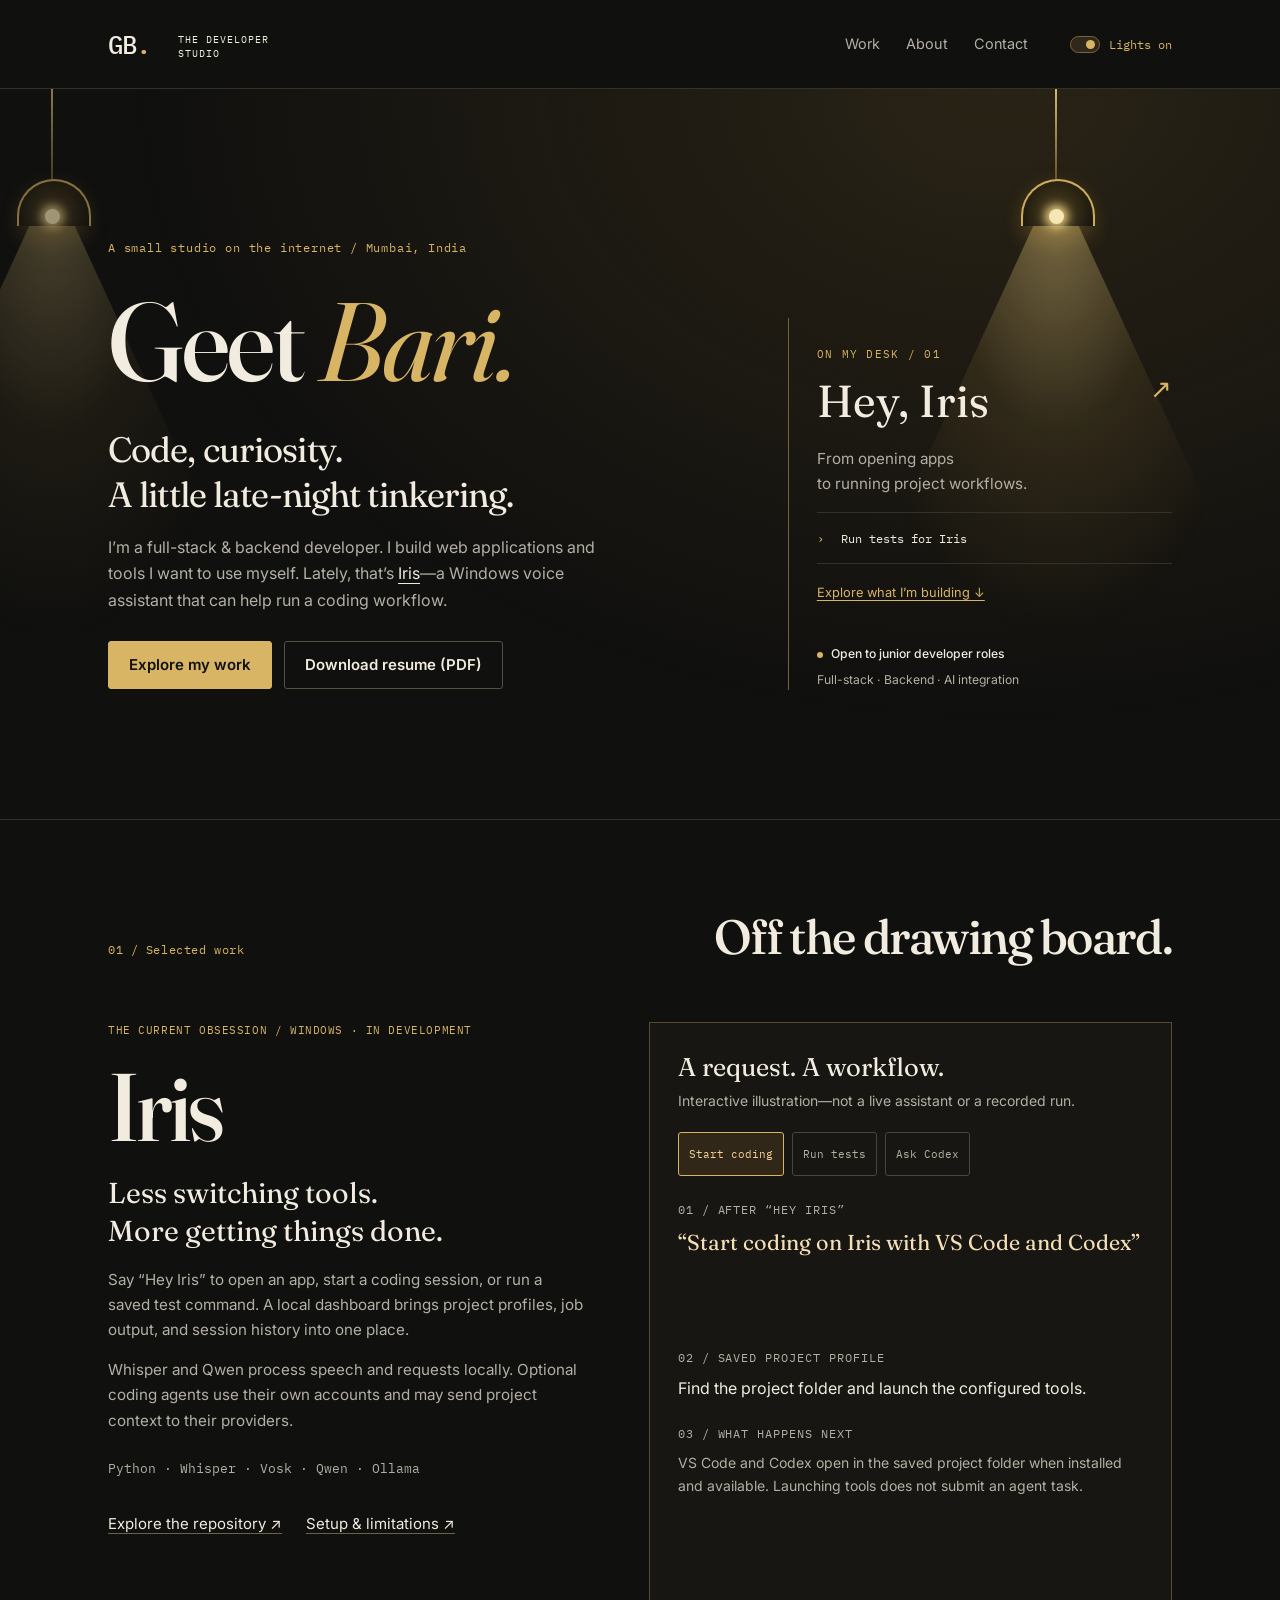
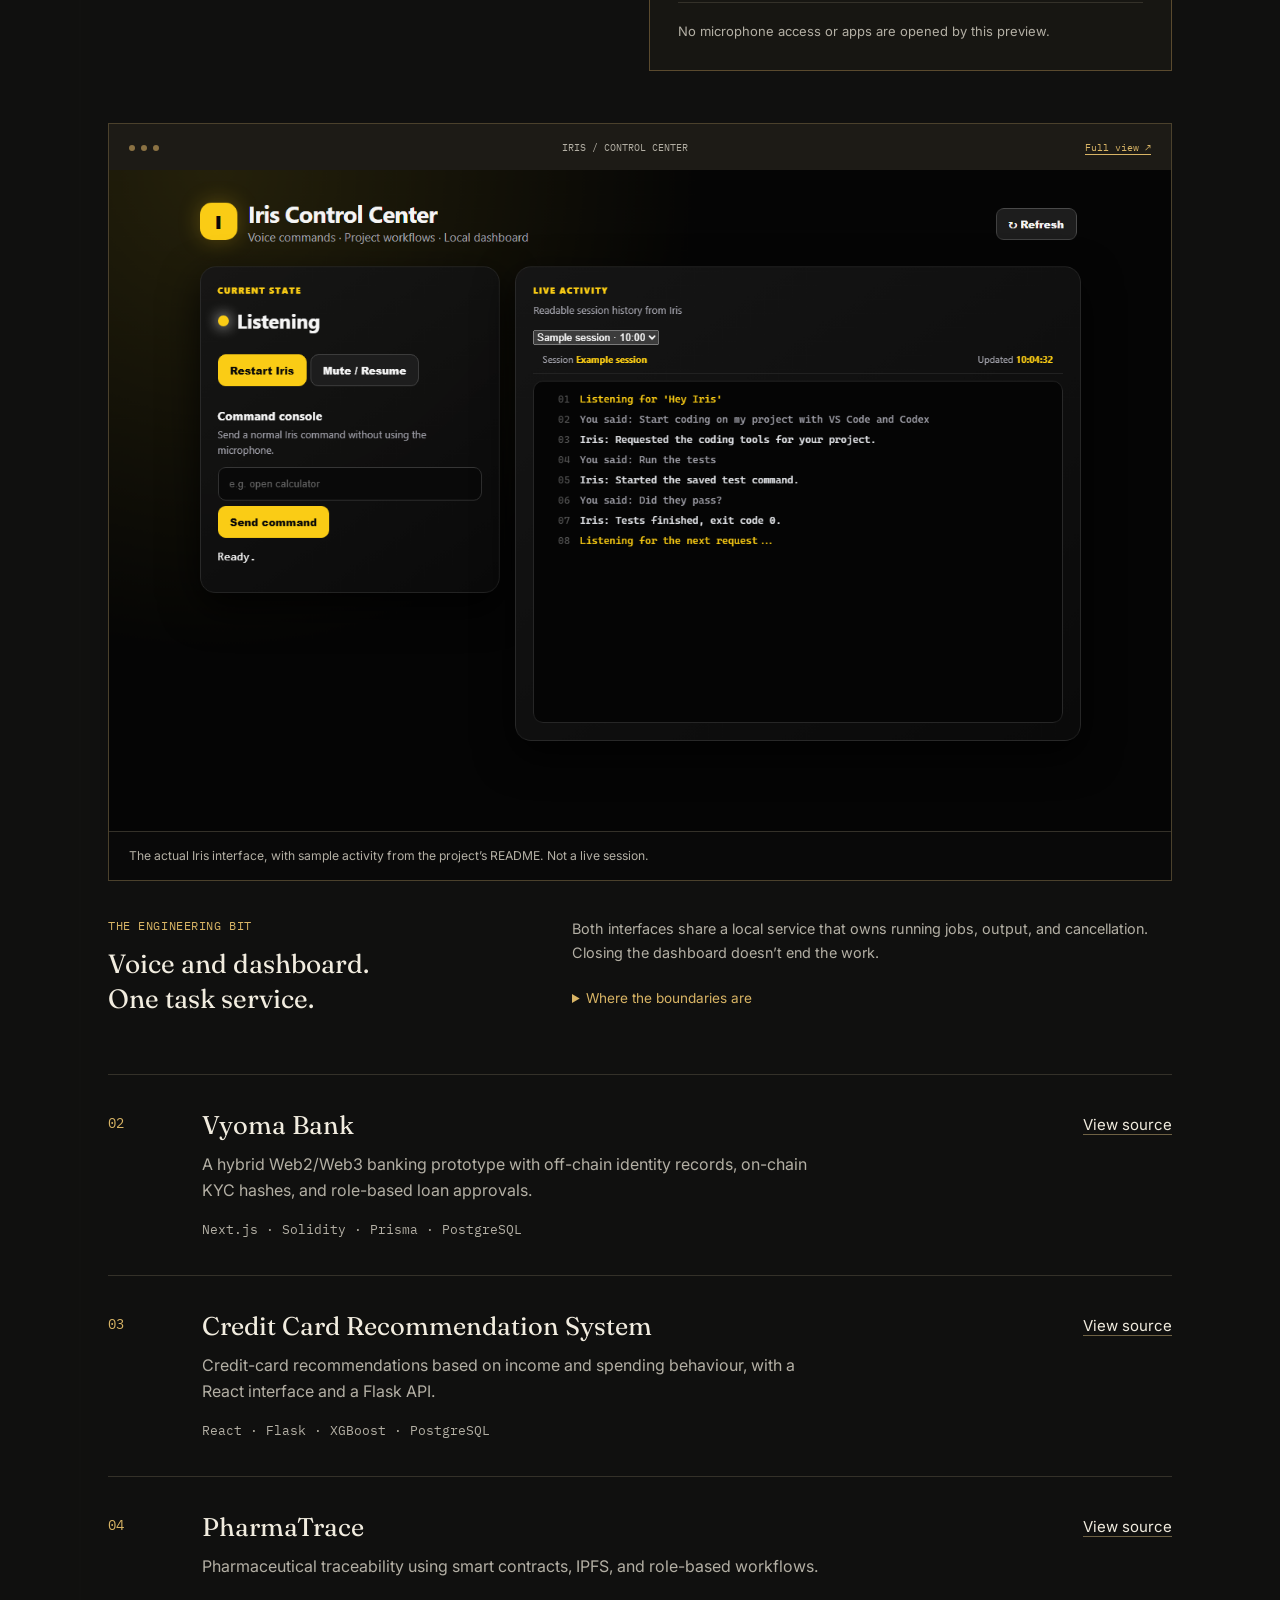
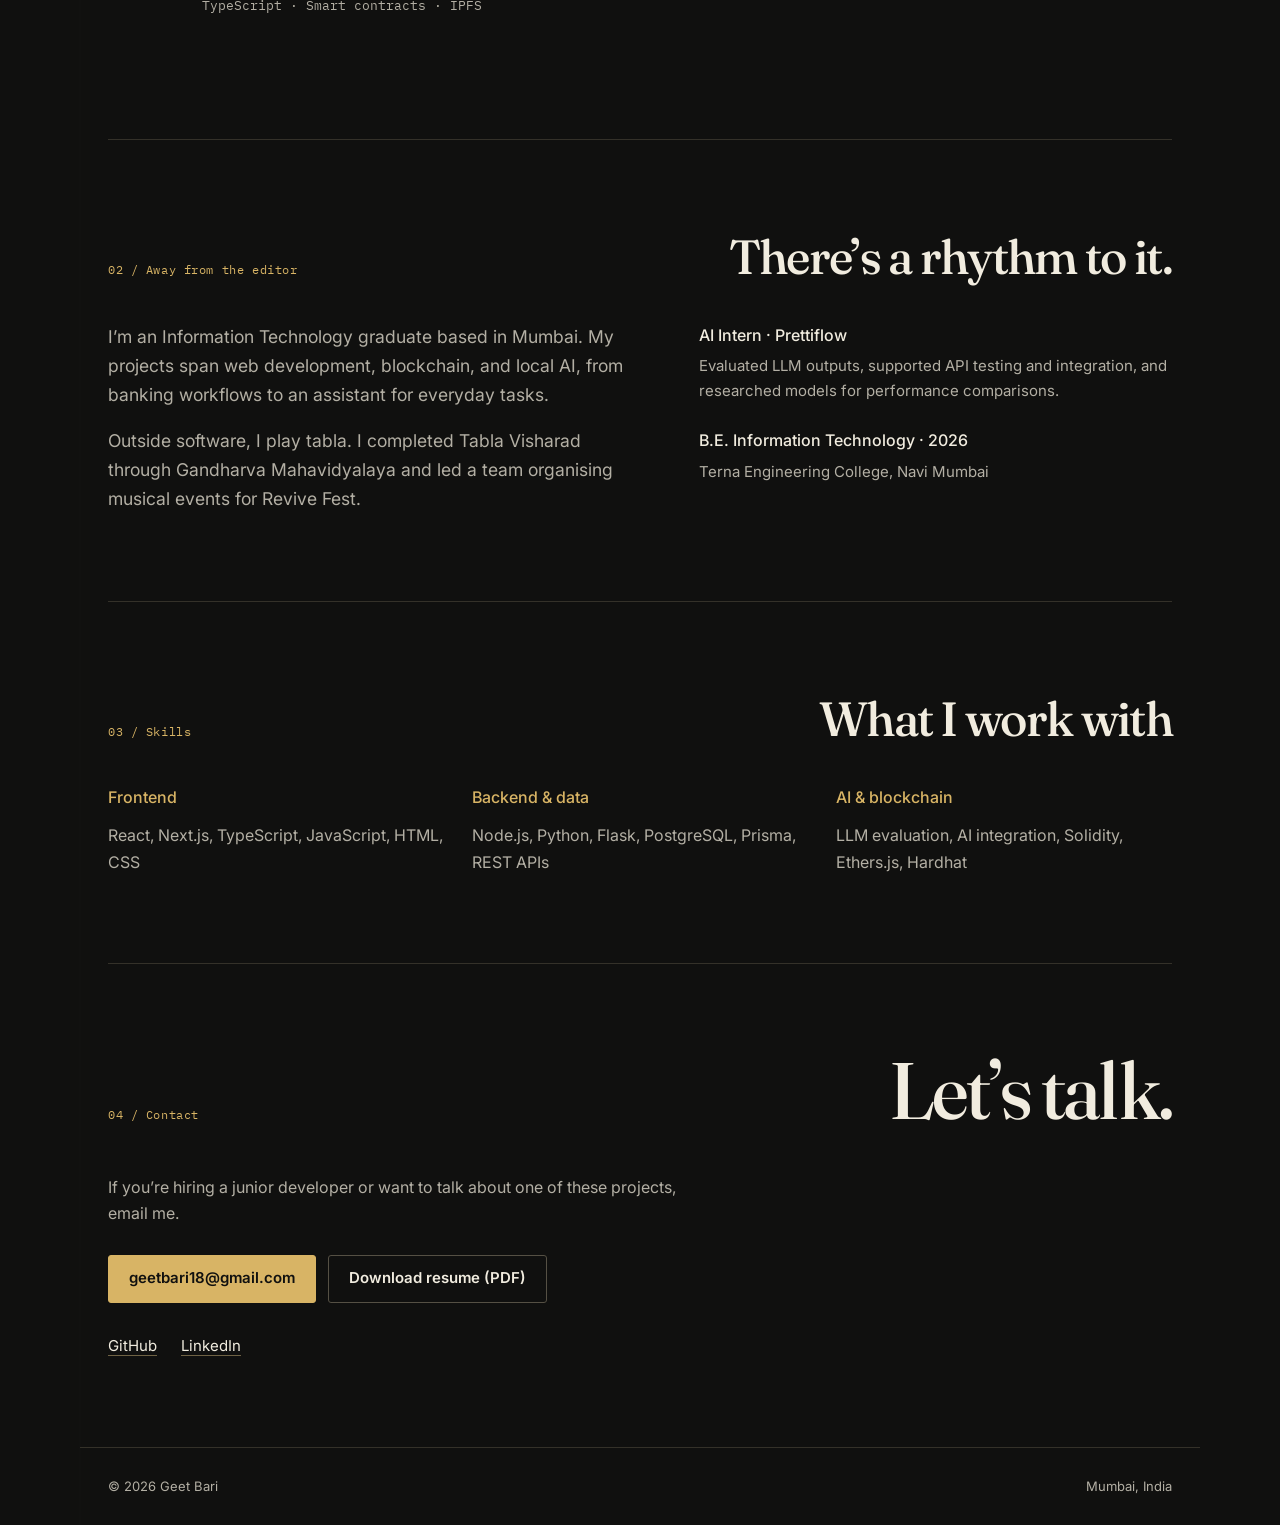
==== commit debc2623: "Build warm studio portfolio and updated Iris showcase" ====
--- a/index.html
+++ b/index.html
@@ -5,7 +5,7 @@
   <meta name="viewport" content="width=device-width, initial-scale=1">
   <meta name="description" content="Geet Bari, full-stack and backend developer in Mumbai. Explore Iris, a local Windows voice assistant, other projects, and my resume.">
   <meta name="theme-color" content="#0c0c0e">
-  <title>Geet Bari — Developer</title>
+  <title>Geet Bari — The developer studio</title>
   <link rel="preconnect" href="https://fonts.googleapis.com">
   <link rel="preconnect" href="https://fonts.gstatic.com" crossorigin>
   <link href="https://fonts.googleapis.com/css2?family=Fraunces:ital,opsz,wght@0,9..144,500;1,9..144,400&family=IBM+Plex+Mono:wght@400;500&family=Inter:wght@400;500;600&display=swap" rel="stylesheet">
@@ -139,51 +139,54 @@
     @media (prefers-reduced-motion:reduce) { html { scroll-behavior:auto; } .cursor-glow { display:none; transition:none; } }
     @media (hover:none), (pointer:coarse) { .cursor-glow { display:none; } }
   </style>
+  <link rel="stylesheet" href="studio.css">
 </head>
 <body>
   <a class="skip-link" href="#main-content">Skip to content</a>
   <div class="lighting-layer" aria-hidden="true"><div class="cursor-glow"></div></div>
-  <header><div class="wrap nav"><a class="brand" href="#top">GEET BARI</a><nav aria-label="Main navigation"><a href="#work">Work</a><a href="#about">About</a><a href="#skills">Skills</a><a href="#contact">Contact</a></nav></div></header>
+  <header><div class="wrap nav"><a class="brand" href="#top">GB<span class="brand-dot">.</span> <span class="brand-caption">THE DEVELOPER STUDIO</span></a><nav aria-label="Main navigation"><a href="#work">Work</a><a href="#about">About</a><a href="#contact">Contact</a><button class="light-switch" type="button" aria-label="Warm lighting" aria-pressed="true" hidden><span class="switch-track" aria-hidden="true"></span><span class="switch-label">Lights on</span></button></nav></div></header>
   <main id="main-content" tabindex="-1">
     <div class="hero-shell" id="top">
       <div class="lamp lamp-left" aria-hidden="true"><span class="light"></span><span class="bulb"></span></div>
       <div class="lamp lamp-right" aria-hidden="true"><span class="light"></span><span class="bulb"></span></div>
       <section class="hero wrap" aria-labelledby="hero-title">
         <div class="hero-copy">
-          <p class="eyebrow">Developer / Mumbai, India</p>
+          <p class="eyebrow">A small studio on the internet / Mumbai, India</p>
           <h1 id="hero-title">Geet <em>Bari.</em></h1>
-          <p class="role">Full-stack &amp; backend developer</p>
-          <p class="intro">I build web applications and experiment with local AI. Currently working on <a href="#iris">Iris</a>, a voice assistant for Windows.</p>
-          <div class="actions"><a class="button" href="#work">Explore my work</a><a class="button secondary" href="assets/Geet_Bari_Resume.pdf" download>Download resume (PDF)</a></div>
+          <p class="role">Code, curiosity.<br>A little late-night tinkering.</p>
+          <p class="intro">I’m a full-stack &amp; backend developer. I build web applications and tools I want to use myself. Lately, that’s <a href="#iris">Iris</a>—a Windows voice assistant that can help run a coding workflow.</p>
+          <div class="actions"><a class="button" href="#work">Explore my work</a><a class="button secondary" href="assets/Geet_Bari_Resume.pdf?v=8570b1ca29e0" download>Download resume (PDF)</a></div>
         </div>
-        <aside class="availability"><strong>Open to junior developer roles</strong><p>Interested in full-stack, backend, AI integration, and Web3.</p></aside>
+        <aside class="studio-note"><p class="section-label">ON MY DESK / 01</p><a class="desk-title" href="#iris">Hey, Iris<span aria-hidden="true">↗</span></a><p>From opening apps<br>to running project workflows.</p><div class="desk-command"><span aria-hidden="true">›</span> Run tests for Iris</div><a class="desk-link" href="#iris">Explore what I’m building ↓</a><div class="availability"><strong>Open to junior developer roles</strong><p>Full-stack · Backend · AI integration</p></div></aside>
       </section>
     </div>
     <div class="wrap">
       <section class="section" id="work" aria-labelledby="work-title">
-        <div class="section-head"><p class="section-label">01 / Work</p><h2 id="work-title">Selected projects</h2></div>
+        <div class="section-head"><p class="section-label">01 / Selected work</p><h2 id="work-title">Off the drawing board.</h2></div>
         <article class="iris-feature" id="iris" aria-labelledby="iris-title">
           <div>
-            <p class="project-note">Featured / In development</p>
+            <p class="project-note">THE CURRENT OBSESSION / WINDOWS · IN DEVELOPMENT</p>
             <h3 class="iris-title" id="iris-title">Iris</h3>
-            <p class="iris-summary">A voice assistant that runs on your Windows PC.</p>
-            <p class="iris-description">Open apps, take notes, set timers, and search the web with a spoken command. Whisper handles speech recognition; Qwen interprets requests locally.</p>
-            <p class="iris-description">Iris maps requests to a limited set of actions. Speech and language processing stay on the computer; web searches still need an internet connection.</p>
-            <p class="stack">Python · Whisper · Qwen · Ollama</p>
-            <div class="text-links"><a href="https://github.com/GeetBari/iris" target="_blank" rel="noopener noreferrer">View source</a><a href="https://github.com/GeetBari/iris#setup-on-another-windows-pc" target="_blank" rel="noopener noreferrer">Setup guide</a></div>
+            <p class="iris-summary">Less switching tools.<br>More getting things done.</p>
+            <p class="iris-description">Say “Hey Iris” to open an app, start a coding session, or run a saved test command. A local dashboard brings project profiles, job output, and session history into one place.</p>
+            <p class="iris-description">Whisper and Qwen process speech and requests locally. Optional coding agents use their own accounts and may send project context to their providers.</p>
+            <p class="stack">Python · Whisper · Vosk · Qwen · Ollama</p>
+            <div class="text-links"><a href="https://github.com/GeetBari/iris" target="_blank" rel="noopener noreferrer">Explore the repository ↗</a><a href="https://github.com/GeetBari/iris#setup" target="_blank" rel="noopener noreferrer">Setup &amp; limitations ↗</a></div>
           </div>
           <div class="walkthrough" aria-labelledby="demo-title">
-            <h4 id="demo-title">Command walkthrough</h4>
-            <p class="demo-disclaimer">Illustrated examples from Iris. This is a preview, not a running assistant.</p>
-            <div class="demo-controls" role="group" aria-label="Choose an Iris command example" hidden><button type="button" data-example="app" aria-pressed="true" aria-controls="demo-result">Open an app</button><button type="button" data-example="note" aria-pressed="false" aria-controls="demo-result">Take a note</button><button type="button" data-example="timer" aria-pressed="false" aria-controls="demo-result">Set a timer</button></div>
+            <h4 id="demo-title">A request. A workflow.</h4>
+            <p class="demo-disclaimer">Interactive illustration—not a live assistant or a recorded run.</p>
+            <div class="demo-controls" role="group" aria-label="Choose an Iris workflow" hidden><button type="button" data-example="coding" aria-pressed="true" aria-controls="demo-result">Start coding</button><button type="button" data-example="tests" aria-pressed="false" aria-controls="demo-result">Run tests</button><button type="button" data-example="agent" aria-pressed="false" aria-controls="demo-result">Ask Codex</button></div>
             <div class="demo-result" id="demo-result" aria-live="polite" aria-atomic="true">
-              <p class="demo-label">You say</p><p class="demo-command" id="demo-command">“Open notepad”</p>
-              <p class="demo-label">Iris responds</p><p class="demo-reply" id="demo-reply">“Opening notepad.”</p>
-              <p class="demo-detail" id="demo-detail">On Windows, Iris launches Notepad through its app-opening action.</p>
+              <p class="demo-label">01 / After “Hey Iris”</p><p class="demo-command" id="demo-command">“Start coding on Iris with VS Code and Codex”</p>
+              <p class="demo-label" id="demo-stage">02 / Saved project profile</p><p class="demo-reply" id="demo-reply">Find the project folder and launch the configured tools.</p>
+              <p class="demo-label">03 / What happens next</p><p class="demo-detail" id="demo-detail">VS Code and Codex open in the saved project folder when installed and available. Launching tools does not submit an agent task.</p>
             </div>
             <p class="demo-footnote">No microphone access or apps are opened by this preview.</p>
           </div>
         </article>
+        <figure class="dashboard-preview"><div class="window-bar"><span><i></i><i></i><i></i></span><span>IRIS / CONTROL CENTER</span><a href="assets/iris-dashboard.png" target="_blank" rel="noopener">Full view ↗</a></div><a href="assets/iris-dashboard.png" target="_blank" rel="noopener" aria-label="Open full Iris dashboard screenshot"><img src="assets/iris-dashboard.png" width="1365" height="850" loading="lazy" decoding="async" alt="Iris Control Center showing voice controls and an example session with coding and test commands."></a><figcaption>The actual Iris interface, with sample activity from the project’s README. Not a live session.</figcaption></figure>
+        <div class="build-notes"><div><p class="section-label">THE ENGINEERING BIT</p><h3>Voice and dashboard.<br>One task service.</h3></div><div><p>Both interfaces share a local service that owns running jobs, output, and cancellation. Closing the dashboard doesn’t end the work.</p><details><summary>Where the boundaries are</summary><p>Codex tasks need approval. File-changing requests require dashboard review; saved project commands can run by voice once the profile is approved and saved. Restarting the task service loses control of active jobs, and file-editing agent tasks still need end-to-end validation.</p></details></div></div>
         <div class="other-work">
           <article class="project"><span class="project-number" aria-hidden="true">02</span><div><h3>Vyoma Bank</h3><p>A hybrid Web2/Web3 banking prototype with off-chain identity records, on-chain KYC hashes, and role-based loan approvals.</p><p class="stack">Next.js · Solidity · Prisma · PostgreSQL</p></div><a href="https://github.com/GeetBari/VYOMA-Banking-Website" target="_blank" rel="noopener noreferrer" aria-label="View Vyoma Bank source">View source</a></article>
           <article class="project"><span class="project-number" aria-hidden="true">03</span><div><h3>Credit Card Recommendation System</h3><p>Credit-card recommendations based on income and spending behaviour, with a React interface and a Flask API.</p><p class="stack">React · Flask · XGBoost · PostgreSQL</p></div><a href="https://github.com/GeetBari/Credit-Card-Recommendation-System" target="_blank" rel="noopener noreferrer" aria-label="View Credit Card Recommendation System source">View source</a></article>
@@ -191,7 +194,7 @@
         </div>
       </section>
       <section class="section" id="about" aria-labelledby="about-title">
-        <div class="section-head"><p class="section-label">02 / About</p><h2 id="about-title">A little about me</h2></div>
+        <div class="section-head"><p class="section-label">02 / Away from the editor</p><h2 id="about-title">There’s a rhythm to it.</h2></div>
         <div class="about-grid"><div class="about-copy"><p>I’m an Information Technology graduate based in Mumbai. My projects span web development, blockchain, and local AI, from banking workflows to an assistant for everyday tasks.</p><p>Outside software, I play tabla. I completed Tabla Visharad through Gandharva Mahavidyalaya and led a team organising musical events for Revive Fest.</p></div><dl class="about-facts"><div><dt>AI Intern · Prettiflow</dt><dd>Evaluated LLM outputs, supported API testing and integration, and researched models for performance comparisons.</dd></div><div><dt>B.E. Information Technology · 2026</dt><dd>Terna Engineering College, Navi Mumbai</dd></div></dl></div>
       </section>
       <section class="section" id="skills" aria-labelledby="skills-title">
@@ -201,18 +204,19 @@
       <section class="contact" id="contact" aria-labelledby="contact-title">
         <div class="section-head"><span class="section-label">04 / Contact</span><h2 id="contact-title">Let’s talk.</h2></div>
         <p>If you’re hiring a junior developer or want to talk about one of these projects, email me.</p>
-        <div class="actions"><a class="button contact-email" href="mailto:geetbari18@gmail.com">geetbari18@gmail.com</a><a class="button secondary" href="assets/Geet_Bari_Resume.pdf" download>Download resume (PDF)</a></div>
+        <div class="actions"><a class="button contact-email" href="mailto:geetbari18@gmail.com">geetbari18@gmail.com</a><a class="button secondary" href="assets/Geet_Bari_Resume.pdf?v=8570b1ca29e0" download>Download resume (PDF)</a></div>
         <div class="text-links"><a href="https://github.com/GeetBari" target="_blank" rel="noopener noreferrer">GitHub</a><a href="https://www.linkedin.com/in/geetbari/" target="_blank" rel="noopener noreferrer">LinkedIn</a></div>
       </section>
     </div>
   </main>
   <footer><div class="wrap"><span>© 2026 Geet Bari</span><span>Mumbai, India</span></div></footer>
+  <script src="studio.js" defer></script>
   <script>
     (() => {
       const examples = {
-        app: { command:'Open notepad', reply:'Opening notepad.', detail:'On Windows, Iris launches Notepad through its app-opening action.' },
-        note: { command:'Take a note saying buy milk', reply:'I saved your note and opened it in Notepad: buy milk', detail:'Iris saves a text file in its local notes folder and opens it in Notepad.' },
-        timer: { command:'Set a timer for five minutes', reply:'Timer set for 5 minutes and 0 seconds.', detail:'Iris starts a 300-second timer. The assistant needs to keep running until it finishes.' }
+        coding: { command:'Start coding on Iris with VS Code and Codex', stage:'02 / Saved project profile', reply:'Find the project folder and launch the configured tools.', detail:'VS Code and Codex open in the saved project folder when installed and available. Launching tools does not submit an agent task.' },
+        tests: { command:'Run tests for Iris', stage:'02 / Managed job', reply:'Run the test command from the approved, saved profile.', detail:'Output and exit status appear in job history. After the wake word, ask “Did they pass?” to check the recent task. No tests run in this preview.' },
+        agent: { command:'Ask Codex for Iris to explain the project structure', stage:'02 / Review before execution', reply:'Prepare a read-only agent request for approval.', detail:'After approval, streamed activity and the final response appear in the dashboard. File-changing requests require dashboard review. Optional Codex tasks are not offline.' }
       };
       const controls = document.querySelector('.demo-controls');
       controls.addEventListener('click', event => {
@@ -221,8 +225,9 @@
         const example = examples[button.dataset.example];
         controls.querySelectorAll('button').forEach(item => item.setAttribute('aria-pressed', String(item === button)));
         document.getElementById('demo-command').textContent = `“${example.command}”`;
-        document.getElementById('demo-reply').textContent = `“${example.reply}”`;
+        document.getElementById('demo-reply').textContent = example.reply;
         document.getElementById('demo-detail').textContent = example.detail;
+        document.getElementById('demo-stage').textContent = example.stage;
       });
       controls.hidden = false;
       const glow = document.querySelector('.cursor-glow');
@@ -234,7 +239,7 @@
         glow.classList.remove('active');
       };
       document.addEventListener('pointermove', event => {
-        if (!motionAllowed.matches || event.pointerType === 'touch') return;
+        if (!motionAllowed.matches || event.pointerType === 'touch' || document.body.classList.contains('lights-off')) return;
         x = event.clientX; y = event.clientY;
         if (frame === null) frame = requestAnimationFrame(() => {
           glow.style.transform = `translate3d(${x - 230}px,${y - 230}px,0)`;
--- a/studio.css
+++ b/studio.css
@@ -0,0 +1,88 @@
+/* Studio layer: static light fields; no scroll handlers or animation loops. */
+:root { --bg:#10100f; --ink:#f1ecdf; --muted:#b3afa4; --gold:#d8b465; --line:#343129; }
+body { background-image:linear-gradient(90deg,transparent calc(50% - 561px),#ffffff03 calc(50% - 560px),transparent calc(50% - 559px)); }
+.brand { font-size:1.65rem; color:var(--ink); letter-spacing:-.08em; }
+.brand-dot { color:var(--gold); }
+.brand-caption { display:inline-block; margin-left:14px; font:.6rem/1.5 var(--mono); letter-spacing:.11em; vertical-align:middle; max-width:96px; }
+.nav { min-height:88px; }
+.light-switch { display:flex; align-items:center; gap:9px; border:0; padding:0 0 0 16px; background:none; color:var(--gold); font:.75rem var(--mono); }
+.light-switch[hidden] { display:none; }
+.switch-track { width:30px; height:17px; padding:3px; border:1px solid #7a643b; border-radius:20px; background:#30281a; }
+.switch-track::after { content:''; display:block; width:9px; height:9px; border-radius:50%; background:var(--gold); transform:translateX(12px); }
+.hero-shell::before { content:''; position:absolute; inset:0; pointer-events:none; background:radial-gradient(ellipse at 78% 0%,#d2a14522,transparent 62%); }
+.hero { min-height:730px; grid-template-columns:minmax(0,1.6fr) minmax(0,1fr); gap:65px; padding-block:110px 90px; }
+.eyebrow { font-size:.72rem; letter-spacing:.07em; }
+h1 { font-size:clamp(4.5rem,8.7vw,7.4rem); margin-bottom:25px; }
+.role { font:400 clamp(1.5rem,2.8vw,2.2rem)/1.3 var(--serif); letter-spacing:-.025em; }
+.intro { max-width:510px; font-size:1rem; }
+.studio-note { position:relative; margin-top:80px; padding:28px 0 0 28px; border-left:1px solid #76613b; }
+.studio-note>.section-label { font-size:.66rem; letter-spacing:.12em; }
+.desk-title { display:flex; justify-content:space-between; font:400 2.8rem var(--serif); text-decoration:none; }
+.desk-title span { color:var(--gold); font-size:1.6rem; }
+.studio-note>p:not(.section-label) { color:var(--muted); font-size:.95rem; margin-top:18px; }
+.desk-command { border-block:1px solid var(--line); padding:17px 0; font:.78rem var(--mono); }
+.desk-command span { color:var(--gold); padding-right:10px; }
+.desk-link { display:inline-block; margin-top:18px; color:var(--gold); font-size:.8rem; }
+.availability { margin-top:40px; padding:0; border:0; font-size:.76rem; }
+.availability strong::before { content:''; display:inline-block; width:6px; height:6px; margin-right:8px; border-radius:50%; background:var(--gold); }
+.lamp-right { right:max(26px,calc(50% - 460px)); top:0; transform:scale(1); }
+.lamp .light { width:420px; height:420px; left:-166px; background:radial-gradient(ellipse at 50% 0,rgba(255,225,144,.4),rgba(201,162,77,.12) 37%,transparent 73%); }
+.lamp-left { opacity:.6; }
+.section { padding-block:88px; }
+.section-label { font-size:.72rem; letter-spacing:.05em; }
+.iris-feature { padding-top:20px; gap:65px; }
+.iris-title { font-size:6rem; }
+.project-note { font-size:.66rem; letter-spacing:.055em; }
+.iris-summary { font:400 1.8rem/1.3 var(--serif); }
+.iris-description { font-size:.95rem; }
+.walkthrough { background:#171612; border-radius:0; border-color:#5a4a2e; padding:28px; }
+.walkthrough h4 { font:400 1.6rem var(--serif); }
+.demo-controls button { font:.7rem var(--mono); padding:8px 10px; }
+.demo-command { min-height:4.5em; }
+.demo-result { min-height:24rem; }
+.dashboard-preview { margin:0; border:1px solid #4b412c; background:#090909; }
+.window-bar { display:flex; justify-content:space-between; align-items:center; gap:10px; padding:16px 20px; background:#1d1b16; color:var(--muted); font:.65rem var(--mono); }
+.window-bar i { display:inline-block; width:6px; height:6px; margin-right:6px; border-radius:50%; background:#8b7243; }
+.window-bar a { color:var(--gold); }
+.dashboard-preview img { display:block; width:100%; height:auto; }
+.dashboard-preview figcaption { padding:14px 20px; color:var(--muted); font-size:.76rem; border-top:1px solid var(--line); }
+.build-notes { display:grid; grid-template-columns:1fr 1.5fr; gap:64px; padding:36px 0 52px; }
+.build-notes h3 { font:400 1.65rem/1.3 var(--serif); margin-bottom:0; }
+.build-notes>div>p:not(.section-label),details p { color:var(--muted); font-size:.9rem; }
+summary { cursor:pointer; color:var(--gold); font-size:.85rem; padding-block:8px; }
+details p { margin:10px 0 0; }
+.project { padding-block:34px; }
+.project h3 { font:400 1.6rem var(--serif); }
+.about-copy { font-size:1.1rem; }
+.contact h2 { font-size:clamp(3rem,7vw,5rem); }
+.lights-off .lamp .light,.lights-off .hero-shell::before,.lights-off .cursor-glow { opacity:0; }
+.lights-off .lamp .bulb { background:#68583a; box-shadow:none; }
+.lights-off .lamp::after { box-shadow:none; }
+.lights-off .switch-track::after { transform:translateX(0); background:#aaa9a4; }
+.lights-off .light-switch { color:var(--muted); }
+@media(max-width:850px) {
+ .hero { grid-template-columns:1fr; gap:20px; padding-block:145px 64px; }
+ .studio-note { margin-top:12px; padding:24px; border:1px solid var(--line); max-width:540px; }
+ .availability { margin-top:24px; }
+ .iris-feature { gap:28px; }
+ .build-notes { gap:28px; }
+ .brand-caption { display:none; }
+ nav { gap:18px; }
+}
+@media(max-width:680px) {
+ .nav { gap:6px; }
+ .brand { font-size:1.35rem; }
+ .brand-caption { display:inline-block; max-width:none; font-size:.55rem; }
+ .light-switch { padding-left:0; min-height:44px; }
+ .hero { padding-top:150px; }
+ .eyebrow { font-size:.65rem; max-width:230px; }
+ .lamp-right { right:32px; transform:scale(.72); }
+ .section { padding-block:58px; }
+ .iris-title { font-size:5rem; }
+ .build-notes { grid-template-columns:1fr; gap:20px; }
+ .demo-command { min-height:0; }
+ .demo-result { min-height:26rem; }
+ .window-bar { padding:12px; font-size:.55rem; }
+ .window-bar>span:first-child { display:none; }
+ .walkthrough { padding:22px; }
+}
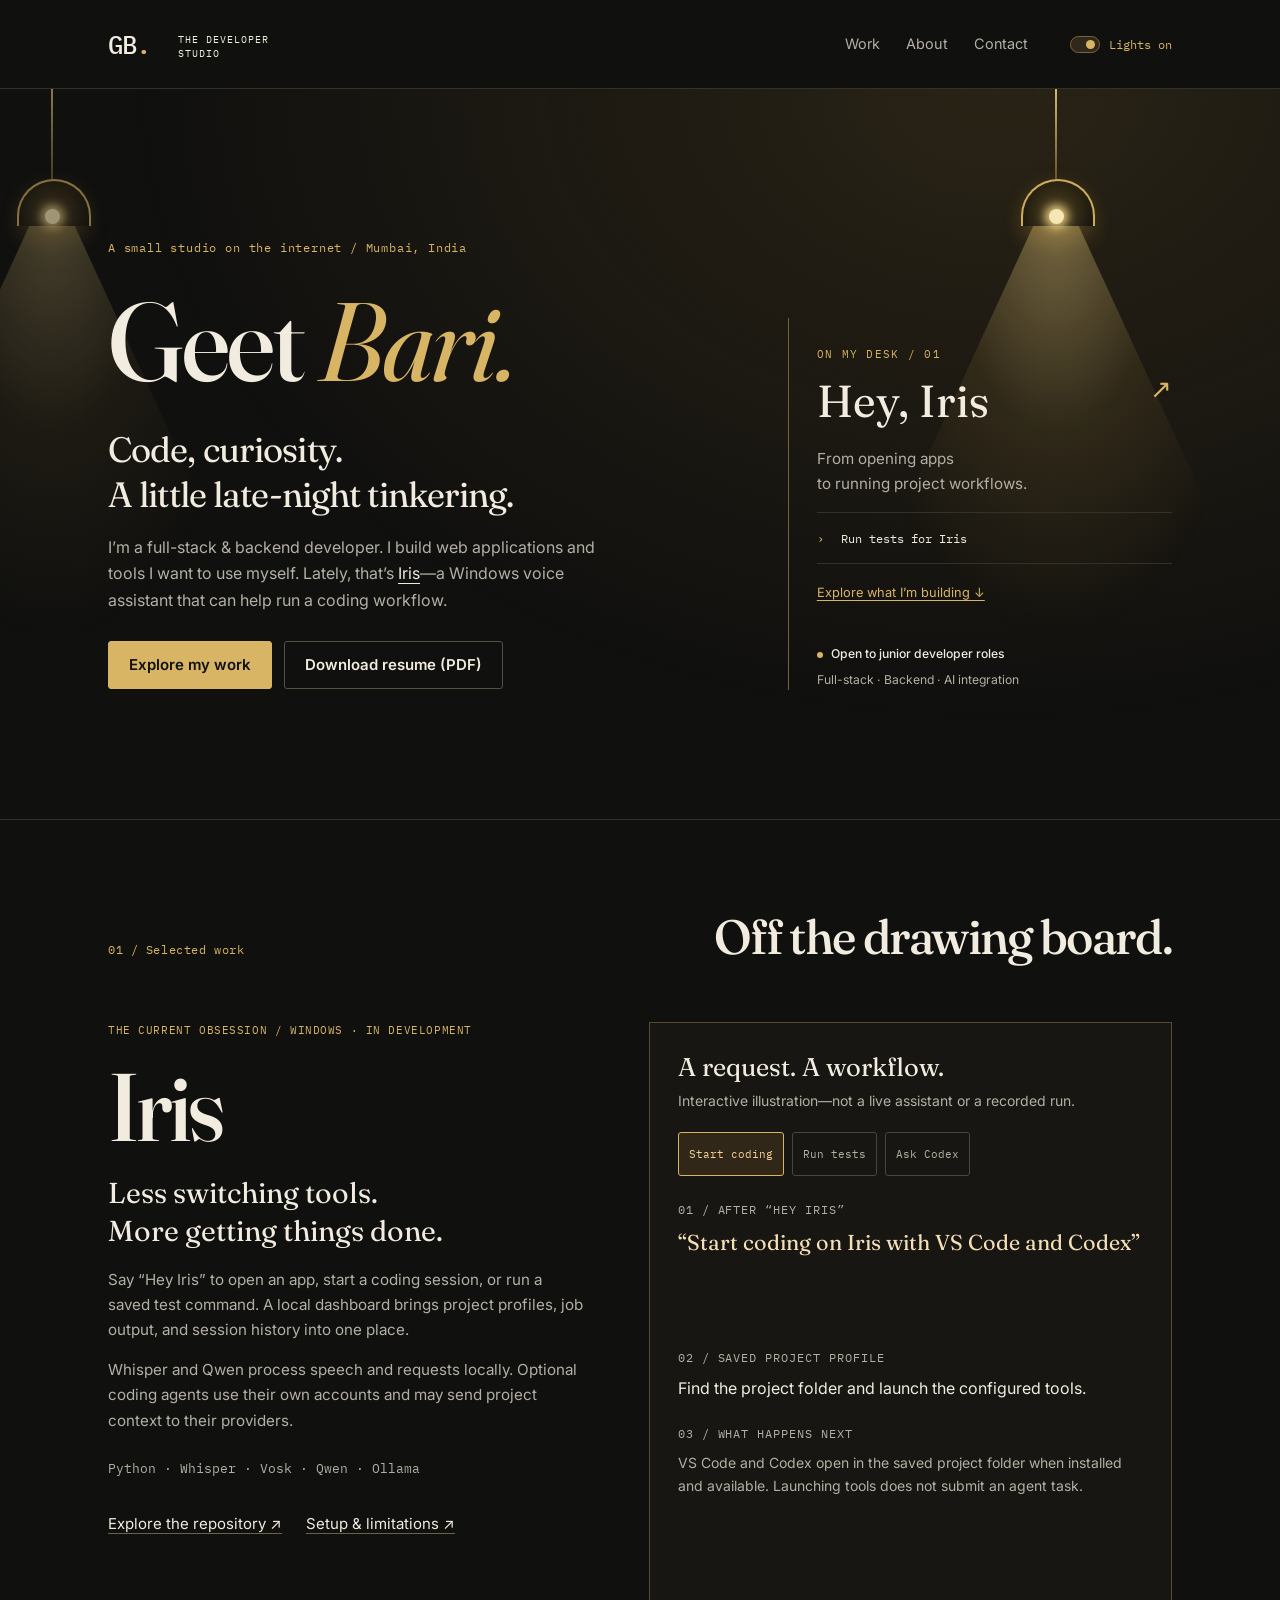
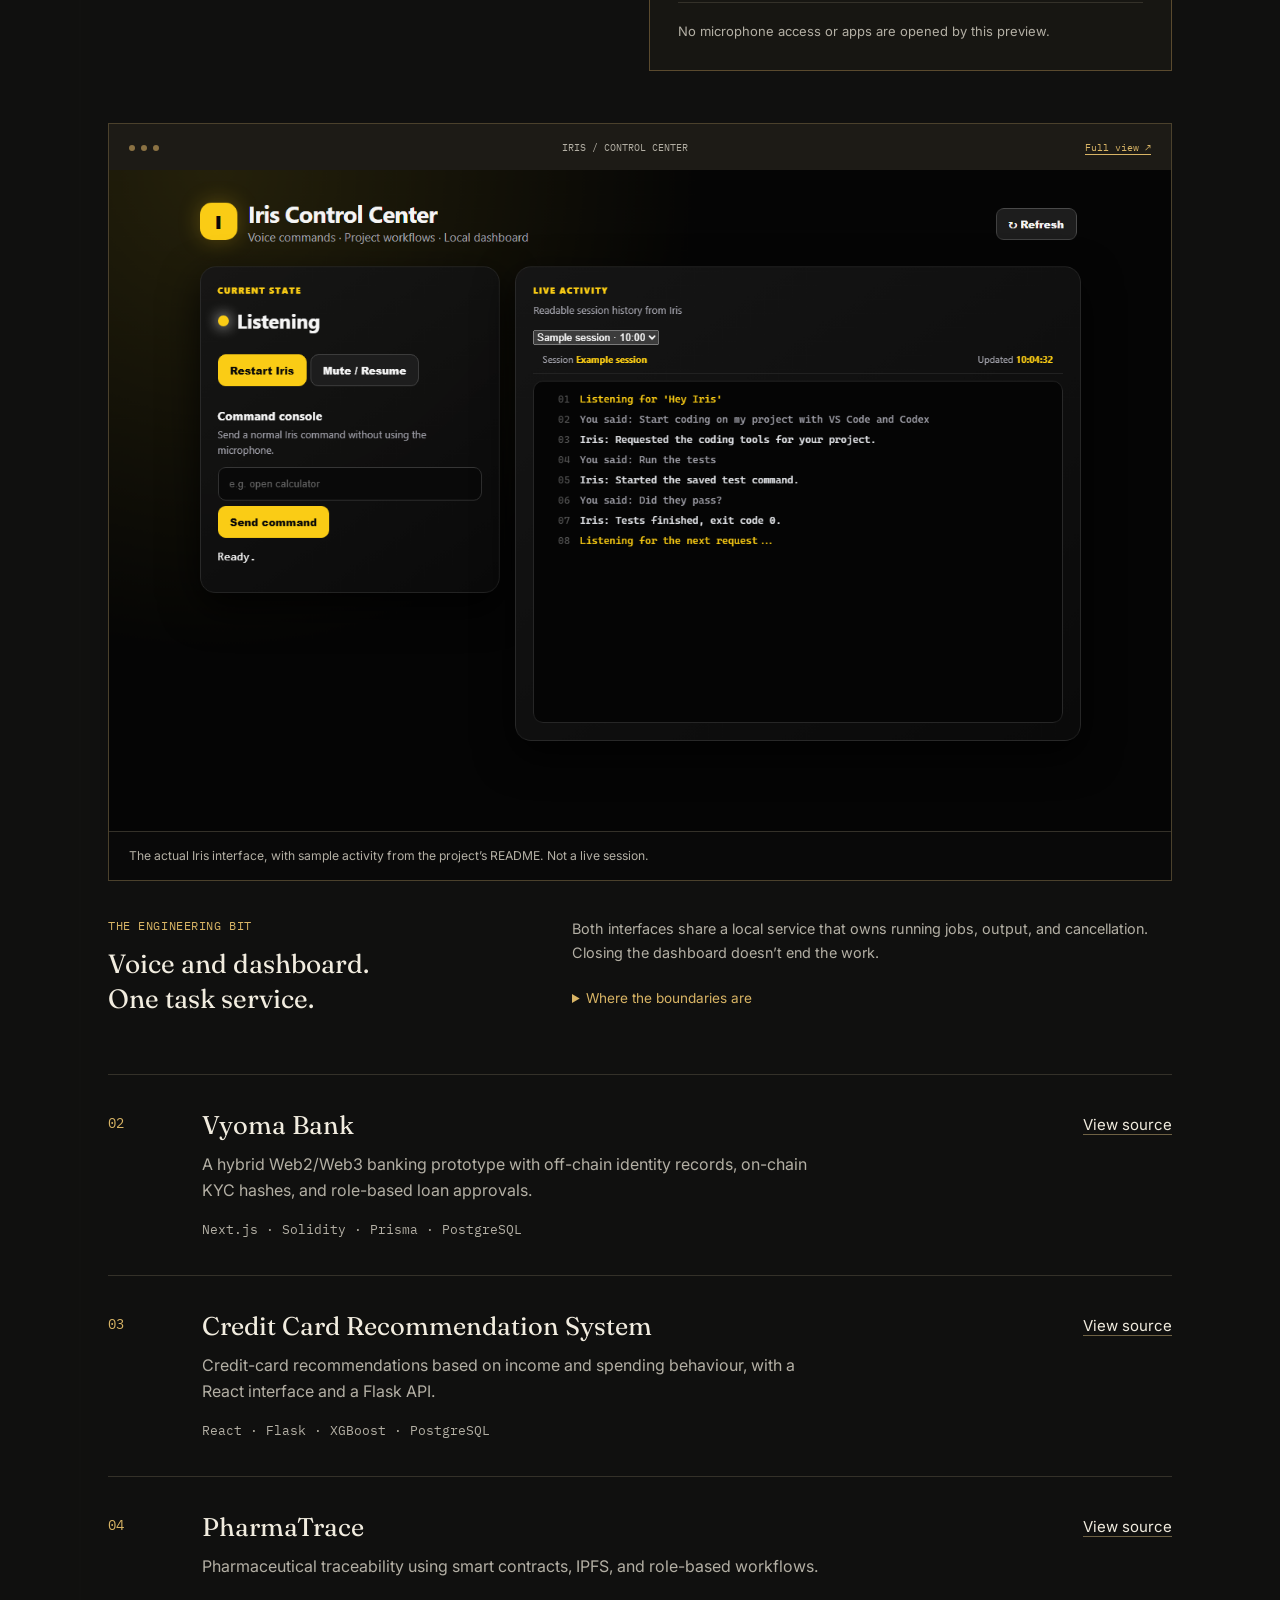
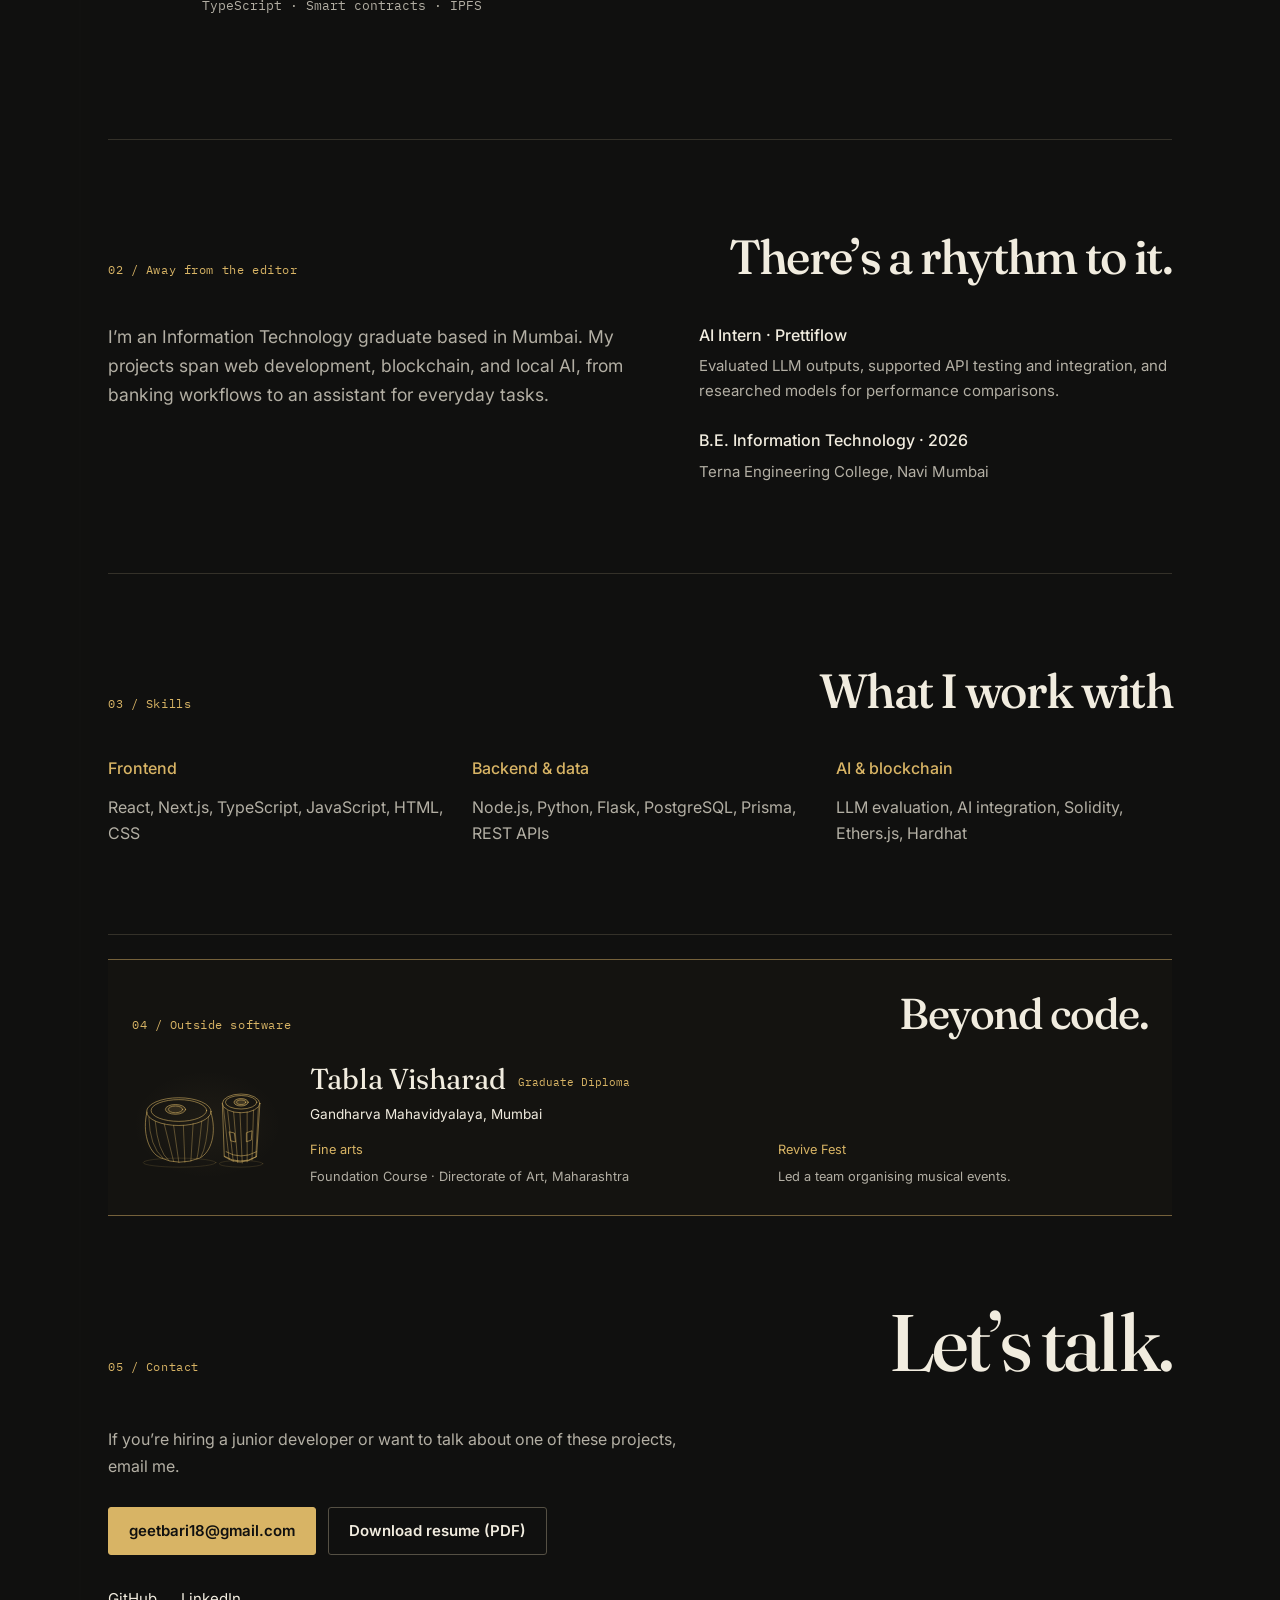
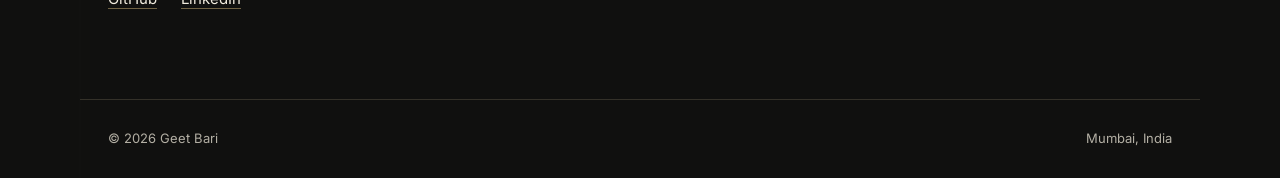
==== commit b6f42288: "Add compact Beyond Code section with Tabla Visharad" ====
--- a/index.html
+++ b/index.html
@@ -195,14 +195,34 @@
       </section>
       <section class="section" id="about" aria-labelledby="about-title">
         <div class="section-head"><p class="section-label">02 / Away from the editor</p><h2 id="about-title">There’s a rhythm to it.</h2></div>
-        <div class="about-grid"><div class="about-copy"><p>I’m an Information Technology graduate based in Mumbai. My projects span web development, blockchain, and local AI, from banking workflows to an assistant for everyday tasks.</p><p>Outside software, I play tabla. I completed Tabla Visharad through Gandharva Mahavidyalaya and led a team organising musical events for Revive Fest.</p></div><dl class="about-facts"><div><dt>AI Intern · Prettiflow</dt><dd>Evaluated LLM outputs, supported API testing and integration, and researched models for performance comparisons.</dd></div><div><dt>B.E. Information Technology · 2026</dt><dd>Terna Engineering College, Navi Mumbai</dd></div></dl></div>
+        <div class="about-grid"><div class="about-copy"><p>I’m an Information Technology graduate based in Mumbai. My projects span web development, blockchain, and local AI, from banking workflows to an assistant for everyday tasks.</p></div><dl class="about-facts"><div><dt>AI Intern · Prettiflow</dt><dd>Evaluated LLM outputs, supported API testing and integration, and researched models for performance comparisons.</dd></div><div><dt>B.E. Information Technology · 2026</dt><dd>Terna Engineering College, Navi Mumbai</dd></div></dl></div>
       </section>
       <section class="section" id="skills" aria-labelledby="skills-title">
         <div class="section-head"><p class="section-label">03 / Skills</p><h2 id="skills-title">What I work with</h2></div>
         <div class="skills"><div class="skill-group"><h3>Frontend</h3><p>React, Next.js, TypeScript, JavaScript, HTML, CSS</p></div><div class="skill-group"><h3>Backend &amp; data</h3><p>Node.js, Python, Flask, PostgreSQL, Prisma, REST APIs</p></div><div class="skill-group"><h3>AI &amp; blockchain</h3><p>LLM evaluation, AI integration, Solidity, Ethers.js, Hardhat</p></div></div>
       </section>
+        <section class="beyond-code" id="beyond-code" aria-labelledby="beyond-title">
+          <div class="beyond-heading"><p class="section-label">04 / Outside software</p><h2 id="beyond-title">Beyond code.</h2></div>
+          <div class="tabla-art" aria-hidden="true">
+            <svg viewBox="0 0 400 290" fill="none" xmlns="http://www.w3.org/2000/svg">
+              <g stroke="currentColor" stroke-width="1.5" stroke-linecap="round" stroke-linejoin="round">
+                <ellipse cx="127" cy="247" rx="97" ry="12" opacity=".25"/><ellipse cx="291" cy="250" rx="58" ry="9" opacity=".25"/>
+                <path d="M40 112C27 163 43 220 76 234Q125 257 180 235C212 220 227 165 210 112"/>
+                <ellipse cx="125" cy="111" rx="86" ry="37"/><ellipse cx="125" cy="108" rx="74" ry="29"/>
+                <ellipse cx="116" cy="105" rx="27" ry="13" fill="currentColor" fill-opacity=".13"/><ellipse cx="116" cy="105" rx="19" ry="9"/>
+                <path d="M45 126Q47 205 82 234M62 137Q69 218 98 241M86 144L111 244M111 148L125 247M137 148L141 246M163 143L157 243M186 136Q178 219 173 237M204 124Q200 204 184 231" opacity=".65"/>
+                <path d="M241 89L246 231Q288 260 332 231L341 89"/>
+                <ellipse cx="291" cy="89" rx="50" ry="25"/><ellipse cx="291" cy="86" rx="42" ry="18"/>
+                <ellipse cx="291" cy="86" rx="19" ry="10" fill="currentColor" fill-opacity=".2"/><ellipse cx="291" cy="86" rx="12" ry="6"/>
+                <path d="M244 100L259 239M255 109L270 244M271 112L282 247M288 114L294 248M307 112L307 245M324 107L320 240M337 99L330 232" opacity=".75"/>
+                <path d="M251 218Q290 241 332 218M246 230Q289 256 332 231M260 165L273 168L276 192L264 189ZM306 167L320 162L318 187L306 191Z"/>
+              </g>
+            </svg>
+          </div>
+          <div class="beyond-copy"><h3 id="tabla-title">Tabla Visharad<span>Graduate Diploma</span></h3><p class="tabla-institution">Gandharva Mahavidyalaya, Mumbai</p><dl class="creative-credentials"><div><dt>Fine arts</dt><dd>Foundation Course · Directorate of Art, Maharashtra</dd></div><div><dt>Revive Fest</dt><dd>Led a team organising musical events.</dd></div></dl></div>
+        </section>
       <section class="contact" id="contact" aria-labelledby="contact-title">
-        <div class="section-head"><span class="section-label">04 / Contact</span><h2 id="contact-title">Let’s talk.</h2></div>
+        <div class="section-head"><span class="section-label">05 / Contact</span><h2 id="contact-title">Let’s talk.</h2></div>
         <p>If you’re hiring a junior developer or want to talk about one of these projects, email me.</p>
         <div class="actions"><a class="button contact-email" href="mailto:geetbari18@gmail.com">geetbari18@gmail.com</a><a class="button secondary" href="assets/Geet_Bari_Resume.pdf?v=8570b1ca29e0" download>Download resume (PDF)</a></div>
         <div class="text-links"><a href="https://github.com/GeetBari" target="_blank" rel="noopener noreferrer">GitHub</a><a href="https://www.linkedin.com/in/geetbari/" target="_blank" rel="noopener noreferrer">LinkedIn</a></div>
--- a/studio.css
+++ b/studio.css
@@ -54,6 +54,19 @@
 .project { padding-block:34px; }
 .project h3 { font:400 1.6rem var(--serif); }
 .about-copy { font-size:1.1rem; }
+.beyond-code { margin-top:24px; padding:28px 24px; border-top:1px solid #75613b; border-bottom:1px solid #75613b; background:#d8b46505; display:grid; grid-template-columns:150px minmax(0,1fr); gap:22px 28px; align-items:center; }
+.beyond-heading { grid-column:1/-1; display:flex; justify-content:space-between; align-items:baseline; gap:20px; }
+.beyond-heading .section-label { margin:0; }
+.beyond-heading h2 { font-size:clamp(2rem,4vw,2.7rem); }
+.tabla-art { color:var(--gold); background:radial-gradient(ellipse at center,#d8b4650d,transparent 70%); text-align:center; }
+.tabla-art svg { display:block; width:100%; max-width:150px; margin:auto; }
+.beyond-copy>.section-label { margin-bottom:8px; }
+.beyond-copy h3 { margin:0 0 6px; color:var(--ink); font:400 1.8rem/1.2 var(--serif); }
+.beyond-copy h3 span { display:inline-block; margin-left:12px; color:var(--gold); font:.7rem var(--mono); vertical-align:middle; }
+.tabla-institution { font-size:.85rem; margin-bottom:0; }
+.creative-credentials { display:grid; grid-template-columns:1.2fr 1fr; gap:24px; margin:14px 0 0; }
+.creative-credentials dt { color:var(--gold); font-size:.8rem; margin-bottom:6px; }
+.creative-credentials dd { margin:0; color:var(--muted); font-size:.8rem; }
 .contact h2 { font-size:clamp(3rem,7vw,5rem); }
 .lights-off .lamp .light,.lights-off .hero-shell::before,.lights-off .cursor-glow { opacity:0; }
 .lights-off .lamp .bulb { background:#68583a; box-shadow:none; }
@@ -70,6 +83,13 @@
  nav { gap:18px; }
 }
 @media(max-width:680px) {
+ .beyond-code { grid-template-columns:56px minmax(0,1fr); gap:20px 12px; padding:24px 14px; align-items:start; }
+ .beyond-heading { display:block; }
+ .beyond-heading .section-label { margin-bottom:8px; }
+ .tabla-art { margin-top:20px; }
+ .beyond-copy h3 { font-size:1.55rem; }
+ .beyond-copy h3 span { display:block; margin:7px 0 0; }
+ .creative-credentials { grid-template-columns:1fr; gap:12px; }
  .nav { gap:6px; }
  .brand { font-size:1.35rem; }
  .brand-caption { display:inline-block; max-width:none; font-size:.55rem; }
